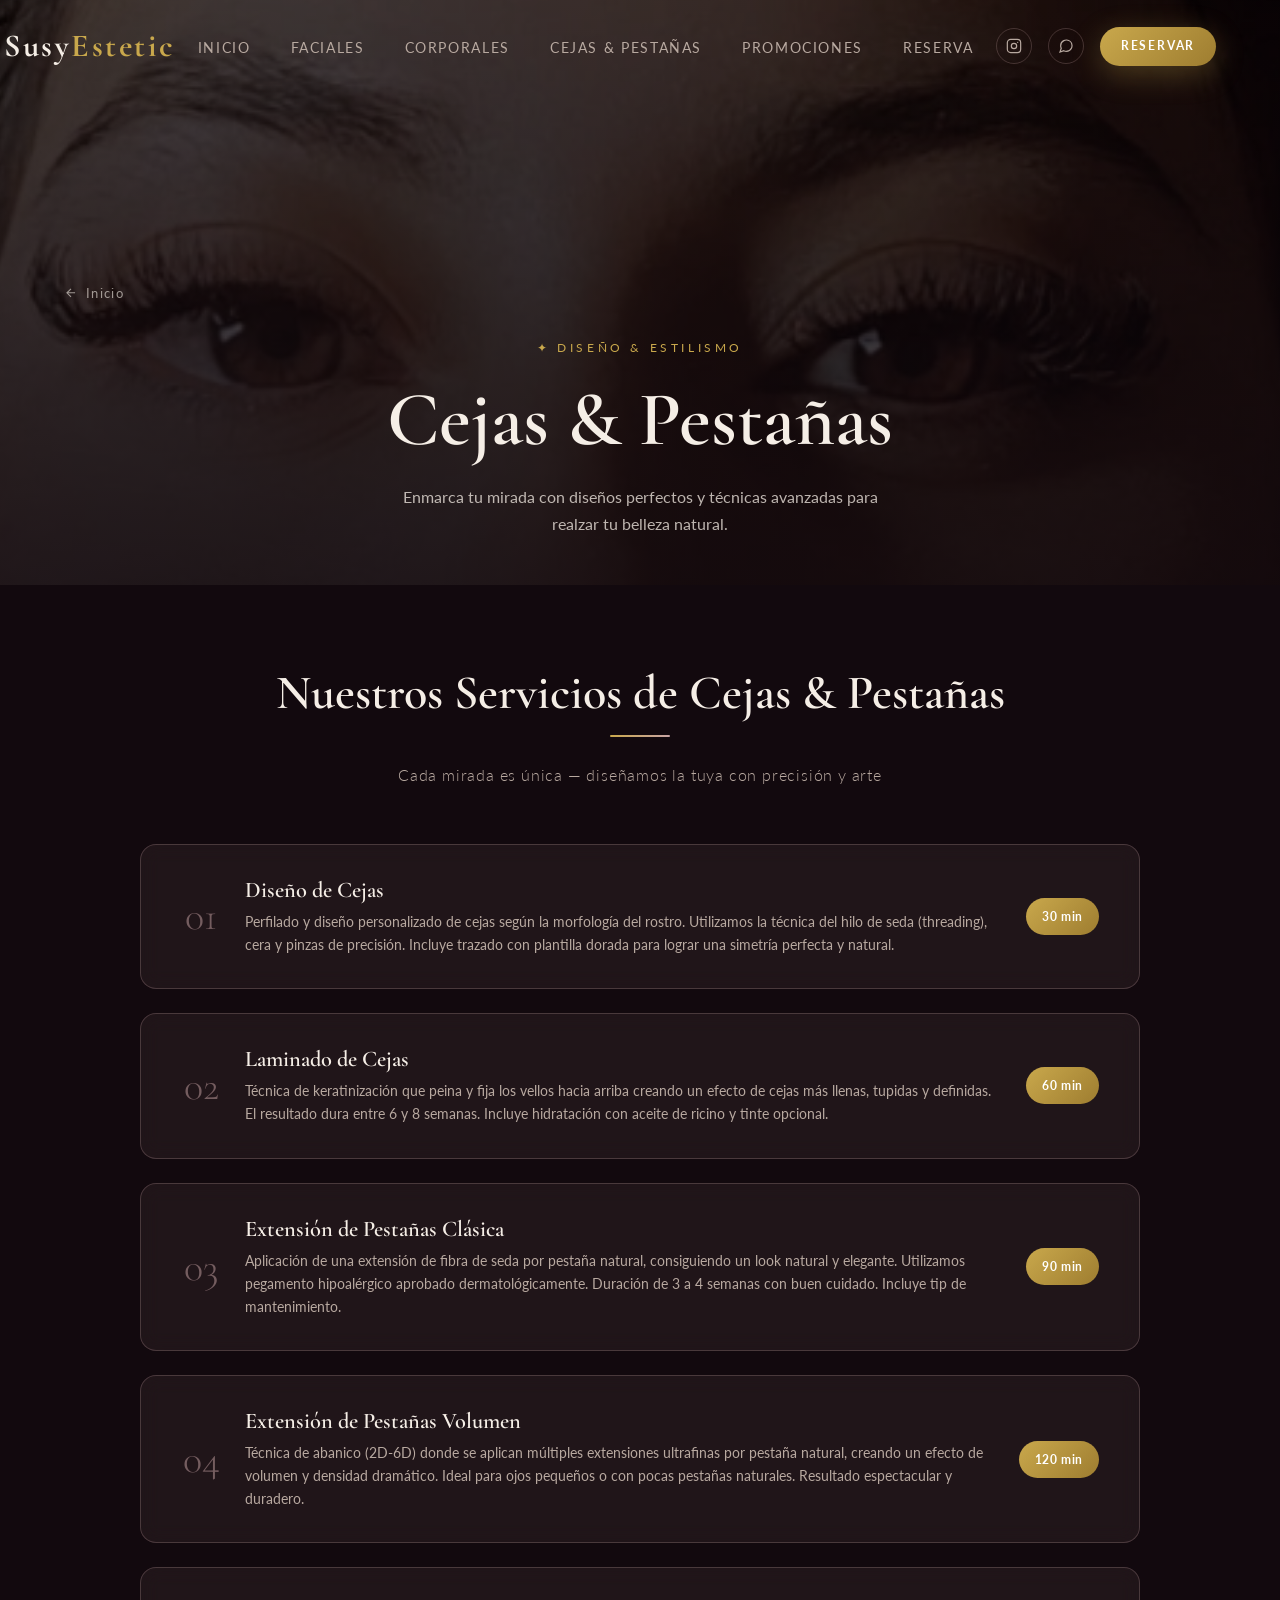
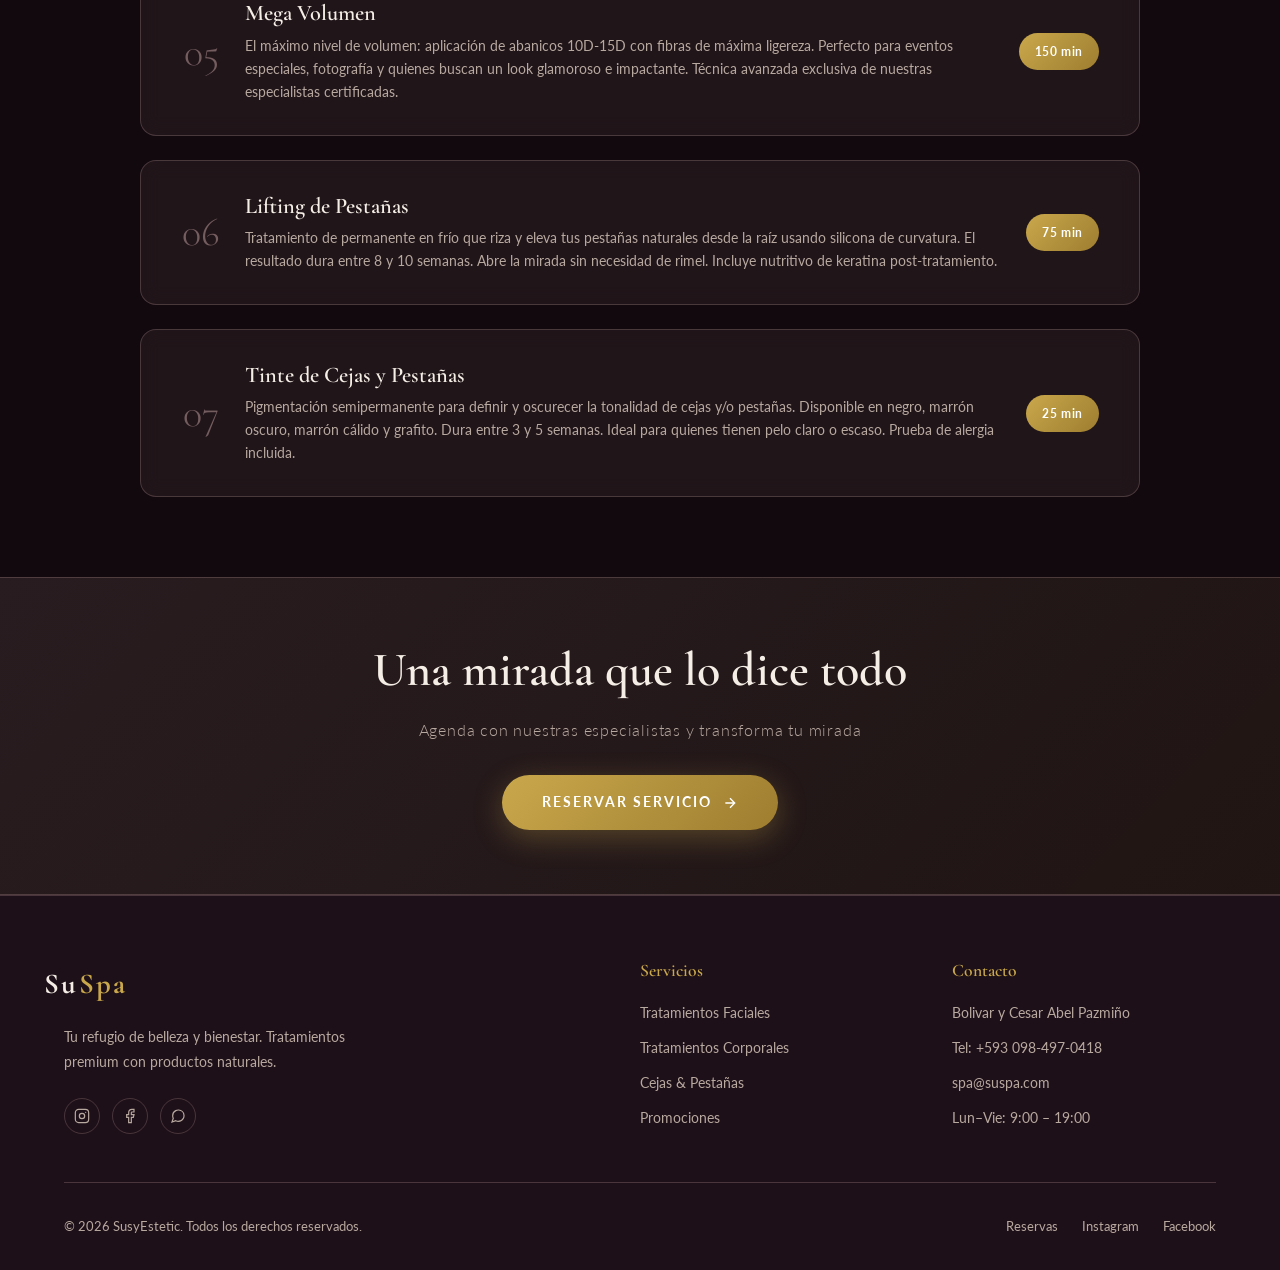
==== cejas-pestanas.html @ c0363caa "Traducir comentarios al español" ====
<!DOCTYPE html>
<html lang="es">
<head>
  <meta charset="UTF-8" />
  <meta name="viewport" content="width=device-width, initial-scale=1.0" />
  <title>Cejas & Pestañas — SuSpa</title>
  <meta name="description" content="Diseño de cejas, laminado, extensión de pestañas, lifting y más. Consigue una mirada irresistible en SuSpa." />
  <link rel="stylesheet" href="css/styles.css" />
</head>
<body>

  <!-- ══ BARRA DE NAVEGACIÓN ══════════════════════════════ -->
  <nav class="navbar" id="navbar" aria-label="Navegación principal">
    <a href="index.html" class="navbar-logo">Susy<span>Estetic</span></a>
    <ul class="navbar-links" id="navLinks">
      <li><a href="index.html">Inicio</a></li>
      <li><a href="facial.html">Faciales</a></li>
      <li><a href="corporal.html">Corporales</a></li>
      <li><a href="cejas-pestanas.html">Cejas & Pestañas</a></li>
      <li><a href="promociones.html">Promociones</a></li>
      <li><a href="reserva.html">Reserva</a></li>
    </ul>
    <div class="navbar-social">
      <a href="https://instagram.com" target="_blank" rel="noopener" class="social-icon" aria-label="Instagram" id="ig-nav">
        <svg viewBox="0 0 24 24" fill="none" stroke="currentColor" stroke-width="1.8" width="16" height="16"><rect x="2" y="2" width="20" height="20" rx="5"/><circle cx="12" cy="12" r="4"/><circle cx="17.5" cy="6.5" r="1" fill="currentColor" stroke="none"/></svg>
      </a>
      <a href="https://wa.me/+593968951312" target="_blank" rel="noopener" class="social-icon" aria-label="WhatsApp" id="wa-nav">
        <svg viewBox="0 0 24 24" fill="none" stroke="currentColor" stroke-width="1.8" width="16" height="16"><path d="M21 11.5a8.38 8.38 0 0 1-.9 3.8 8.5 8.5 0 0 1-7.6 4.7 8.38 8.38 0 0 1-3.8-.9L3 21l1.9-5.7a8.38 8.38 0 0 1-.9-3.8 8.5 8.5 0 0 1 4.7-7.6 8.38 8.38 0 0 1 3.8-.9h.5a8.48 8.48 0 0 1 8 8v.5z"/></svg>
      </a>
      <a href="reserva.html" class="btn-primary" id="cta-nav" style="padding:0.6rem 1.3rem;font-size:0.75rem;">Reservar</a>
    </div>
    <button class="hamburger" id="hamburger" aria-label="Abrir menú" aria-expanded="false">
      <span></span><span></span><span></span>
    </button>
  </nav>

  <section class="page-hero" aria-label="Cejas y Pestañas">
    <div class="page-hero-bg" style="background-image: url('images/cejas-hero.jpg');"></div>
    <div class="page-hero-overlay"></div>
    <a href="index.html" class="breadcrumb">
      <svg viewBox="0 0 24 24" fill="none" stroke="currentColor" stroke-width="1.8" width="14" height="14"><path d="M19 12H5M12 5l-7 7 7 7"/></svg>
      Inicio
    </a>
    <div class="page-hero-content">
      <span class="page-hero-tag">✦ Diseño & Estilismo</span>
      <h1 class="page-hero-title">Cejas & Pestañas</h1>
      <p class="page-hero-desc">Enmarca tu mirada con diseños perfectos y técnicas avanzadas para realzar tu belleza natural.</p>
    </div>
  </section>

  <!-- ══ SERVICIOS CEJAS & PESTAÑAS ══════════ -->
  <section class="services-list-section" aria-labelledby="cejas-title">
    <div class="container">
      <h2 class="section-title reveal" id="cejas-title">Nuestros Servicios de Cejas & Pestañas</h2>
      <span class="accent-line reveal"></span>
      <p class="section-subtitle reveal">Cada mirada es única — diseñamos la tuya con precisión y arte</p>

      <div class="services-list">

        <div class="service-item reveal" id="s-diseno-cejas">
          <span class="service-item-num">01</span>
          <div class="service-item-info">
            <h3>Diseño de Cejas</h3>
            <p>Perfilado y diseño personalizado de cejas según la morfología del rostro. Utilizamos la técnica del hilo de seda (threading), cera y pinzas de precisión. Incluye trazado con plantilla dorada para lograr una simetría perfecta y natural.</p>
          </div>
          <span class="service-item-badge">30 min</span>
        </div>

        <div class="service-item reveal" id="s-laminado-cejas">
          <span class="service-item-num">02</span>
          <div class="service-item-info">
            <h3>Laminado de Cejas</h3>
            <p>Técnica de keratinización que peina y fija los vellos hacia arriba creando un efecto de cejas más llenas, tupidas y definidas. El resultado dura entre 6 y 8 semanas. Incluye hidratación con aceite de ricino y tinte opcional.</p>
          </div>
          <span class="service-item-badge">60 min</span>
        </div>

        <div class="service-item reveal" id="s-ext-clasica">
          <span class="service-item-num">03</span>
          <div class="service-item-info">
            <h3>Extensión de Pestañas Clásica</h3>
            <p>Aplicación de una extensión de fibra de seda por pestaña natural, consiguiendo un look natural y elegante. Utilizamos pegamento hipoalérgico aprobado dermatológicamente. Duración de 3 a 4 semanas con buen cuidado. Incluye tip de mantenimiento.</p>
          </div>
          <span class="service-item-badge">90 min</span>
        </div>

        <div class="service-item reveal" id="s-ext-volumen">
          <span class="service-item-num">04</span>
          <div class="service-item-info">
            <h3>Extensión de Pestañas Volumen</h3>
            <p>Técnica de abanico (2D-6D) donde se aplican múltiples extensiones ultrafinas por pestaña natural, creando un efecto de volumen y densidad dramático. Ideal para ojos pequeños o con pocas pestañas naturales. Resultado espectacular y duradero.</p>
          </div>
          <span class="service-item-badge">120 min</span>
        </div>

        <div class="service-item reveal" id="s-ext-mega">
          <span class="service-item-num">05</span>
          <div class="service-item-info">
            <h3>Mega Volumen</h3>
            <p>El máximo nivel de volumen: aplicación de abanicos 10D-15D con fibras de máxima ligereza. Perfecto para eventos especiales, fotografía y quienes buscan un look glamoroso e impactante. Técnica avanzada exclusiva de nuestras especialistas certificadas.</p>
          </div>
          <span class="service-item-badge">150 min</span>
        </div>

        <div class="service-item reveal" id="s-lifting">
          <span class="service-item-num">06</span>
          <div class="service-item-info">
            <h3>Lifting de Pestañas</h3>
            <p>Tratamiento de permanente en frío que riza y eleva tus pestañas naturales desde la raíz usando silicona de curvatura. El resultado dura entre 8 y 10 semanas. Abre la mirada sin necesidad de rimel. Incluye nutritivo de keratina post-tratamiento.</p>
          </div>
          <span class="service-item-badge">75 min</span>
        </div>

        <div class="service-item reveal" id="s-tinte">
          <span class="service-item-num">07</span>
          <div class="service-item-info">
            <h3>Tinte de Cejas y Pestañas</h3>
            <p>Pigmentación semipermanente para definir y oscurecer la tonalidad de cejas y/o pestañas. Disponible en negro, marrón oscuro, marrón cálido y grafito. Dura entre 3 y 5 semanas. Ideal para quienes tienen pelo claro o escaso. Prueba de alergia incluida.</p>
          </div>
          <span class="service-item-badge">25 min</span>
        </div>

      </div>
    </div>
  </section>

  <!-- ══ BANDA DE LLAMADA A LA ACCIÓN ═════════════════════════════ -->
  <section style="background: linear-gradient(135deg, rgba(200,164,165,0.12), rgba(201,168,76,0.08)); border-top: 1px solid var(--border-glass); border-bottom: 1px solid var(--border-glass); padding: 4rem; text-align:center;" aria-labelledby="cta-cejas">
    <h2 class="section-title reveal" id="cta-cejas" style="margin-bottom:1rem;">Una mirada que lo dice todo</h2>
    <p class="section-subtitle reveal" style="margin-bottom:2rem;">Agenda con nuestras especialistas y transforma tu mirada</p>
    <a href="reserva.html" class="btn-primary reveal" id="cta-cejas-reservar">
      Reservar servicio
      <svg viewBox="0 0 24 24" fill="none" stroke="currentColor" stroke-width="2" width="16" height="16"><path d="M5 12h14M12 5l7 7-7 7"/></svg>
    </a>
  </section>

  <!-- ══ PIE DE PÁGINA ═══════════════════════════════ -->
  <footer class="footer" aria-label="Pie de página">
    <div class="footer-top container">
      <div class="footer-brand">
        <span class="navbar-logo">Su<span>Spa</span></span>
        <p>Tu refugio de belleza y bienestar. Tratamientos premium con productos naturales.</p>
        <div class="footer-social">
          <a href="https://instagram.com" target="_blank" rel="noopener" class="social-icon" aria-label="Instagram" id="ig-footer">
            <svg viewBox="0 0 24 24" fill="none" stroke="currentColor" stroke-width="1.8" width="16" height="16"><rect x="2" y="2" width="20" height="20" rx="5"/><circle cx="12" cy="12" r="4"/><circle cx="17.5" cy="6.5" r="1" fill="currentColor" stroke="none"/></svg>
          </a>
          <a href="https://facebook.com" target="_blank" rel="noopener" class="social-icon" aria-label="Facebook" id="fb-footer">
            <svg viewBox="0 0 24 24" fill="none" stroke="currentColor" stroke-width="1.8" width="16" height="16"><path d="M18 2h-3a5 5 0 0 0-5 5v3H7v4h3v8h4v-8h3l1-4h-4V7a1 1 0 0 1 1-1h3z"/></svg>
          </a>
          <a href="https://wa.me/+593968951312" target="_blank" rel="noopener" class="social-icon" aria-label="WhatsApp" id="wa-footer">
            <svg viewBox="0 0 24 24" fill="none" stroke="currentColor" stroke-width="1.8" width="16" height="16"><path d="M21 11.5a8.38 8.38 0 0 1-.9 3.8 8.5 8.5 0 0 1-7.6 4.7 8.38 8.38 0 0 1-3.8-.9L3 21l1.9-5.7a8.38 8.38 0 0 1-.9-3.8 8.5 8.5 0 0 1 4.7-7.6 8.38 8.38 0 0 1 3.8-.9h.5a8.48 8.48 0 0 1 8 8v.5z"/></svg>
          </a>
        </div>
      </div>
      <div class="footer-col">
        <h4>Servicios</h4>
        <ul>
          <li><a href="facial.html">Tratamientos Faciales</a></li>
          <li><a href="corporal.html">Tratamientos Corporales</a></li>
          <li><a href="cejas-pestanas.html">Cejas & Pestañas</a></li>
          <li><a href="promociones.html">Promociones</a></li>
        </ul>
      </div>
      <div class="footer-col">
        <h4>Contacto</h4>
        <ul>
          <li>Bolivar y Cesar Abel Pazmiño</li>
          <li>Tel: +593 098-497-0418</li>
          <li>spa@suspa.com</li>
          <li>Lun–Vie: 9:00 – 19:00</li>
        </ul>
      </div>
    </div>
    <div class="footer-bottom container">
      <p>© 2026 SusyEstetic. Todos los derechos reservados.</p>
      <div class="footer-bottom-links">
        <a href="reserva.html" id="footer-reservar">Reservas</a>
        <a href="https://instagram.com" target="_blank" rel="noopener" id="footer-ig">Instagram</a>
        <a href="https://facebook.com" target="_blank" rel="noopener" id="footer-fb">Facebook</a>
      </div>
    </div>
  </footer>

  <script src="js/main.js"></script>
</body>
</html>
---- css/styles.css ----
@import url('https://fonts.googleapis.com/css2?family=Cormorant+Garamond:ital,wght@0,300;0,400;0,500;0,600;0,700;1,300;1,400;1,600&family=Lato:wght@300;400;700&display=swap');

/* ── Variables ─────────────────────────────── */
:root {
  --primary:       #C8A4A5;
  --primary-dark:  #a07b7c;
  --secondary:     #E8C4B8;
  --accent:        #c9a84c;
  --accent-dark:   #9e7d30;
  --bg-dark:       #12090e;
  --bg-mid:        #1e1018;
  --bg-card:       rgba(200, 164, 165, 0.08);
  --bg-glass:      rgba(255, 255, 255, 0.06);
  --text-light:    #F5EEE6;
  --text-muted:    #b8a9a0;
  --border-glass:  rgba(200, 164, 165, 0.25);
  --shadow-glow:   0 0 40px rgba(200, 164, 165, 0.15);
  --shadow-card:   0 20px 60px rgba(0, 0, 0, 0.4);
  --radius:        16px;
  --radius-lg:     24px;
  --transition:    all 0.4s cubic-bezier(0.25, 0.46, 0.45, 0.94);
}

/* ── Reinicio ─────────────────────────────────── */
*, *::before, *::after {
  box-sizing: border-box;
  margin: 0;
  padding: 0;
}

html {
  scroll-behavior: smooth;
  font-size: 16px;
}

body {
  font-family: 'Lato', sans-serif;
  background-color: var(--bg-dark);
  color: var(--text-light);
  line-height: 1.7;
  overflow-x: hidden;
}

img {
  max-width: 100%;
  display: block;
}

a {
  text-decoration: none;
  color: inherit;
}

h1, h2, h3, h4 {
  font-family: 'Cormorant Garamond', serif;
  font-weight: 600;
  line-height: 1.2;
}

.section-title {
  font-family: 'Cormorant Garamond', serif;
  font-size: clamp(2rem, 4vw, 3rem);
  font-weight: 600;
  color: var(--text-light);
  text-align: center;
  margin-bottom: 0.5rem;
}

.section-subtitle {
  font-family: 'Lato', sans-serif;
  font-size: 1rem;
  color: var(--text-muted);
  text-align: center;
  margin-bottom: 3.5rem;
  font-weight: 300;
  letter-spacing: 0.05em;
}

.accent-line {
  display: block;
  width: 60px;
  height: 2px;
  background: linear-gradient(90deg, var(--accent), var(--primary));
  margin: 0.75rem auto 1.5rem;
  border-radius: 2px;
}

/* ── Barra de Navegación ────────────────────── */
.navbar {
  position: fixed;
  top: 0;
  left: 0;
  right: 0;
  z-index: 1000;
  padding: 1.2rem 4rem 1.2rem 1.5rem;
  display: flex;
  align-items: center;
  justify-content: space-between;
  transition: var(--transition);
  width: 100vw;
}

.navbar.scrolled {
  background: rgba(18, 9, 14, 0.9);
  backdrop-filter: blur(20px);
  -webkit-backdrop-filter: blur(20px);
  border-bottom: 1px solid var(--border-glass);
  padding: 0.8rem 4rem 0.8rem 1.5rem;
}

.navbar-logo {
  font-family: 'Cormorant Garamond', serif;
  font-size: 2rem;
  font-weight: 700;
  color: var(--text-light);
  letter-spacing: 0.08em;
  margin-left: -20px;
}

.navbar-logo span {
  color: var(--accent);
}

.navbar-links {
  display: flex;
  gap: 2.5rem;
  list-style: none;
}

.navbar-links a {
  font-family: 'Lato', sans-serif;
  font-size: 0.85rem;
  font-weight: 400;
  letter-spacing: 0.12em;
  text-transform: uppercase;
  color: var(--text-muted);
  transition: var(--transition);
  position: relative;
}

.navbar-links a::after {
  content: '';
  position: absolute;
  bottom: -4px;
  left: 0;
  width: 0;
  height: 1px;
  background: var(--accent);
  transition: width 0.3s ease;
}

.navbar-links a:hover {
  color: var(--text-light);
}

.navbar-links a:hover::after {
  width: 100%;
}

.navbar-social {
  display: flex;
  gap: 1rem;
  align-items: center;
}

.social-icon {
  width: 36px;
  height: 36px;
  border-radius: 50%;
  border: 1px solid var(--border-glass);
  display: flex;
  align-items: center;
  justify-content: center;
  transition: var(--transition);
  color: var(--text-muted);
  font-size: 0.9rem;
}

.social-icon:hover {
  background: var(--primary);
  border-color: var(--primary);
  color: white;
  transform: translateY(-2px);
}

/* Menú Hamburguesa */
.hamburger {
  display: none;
  flex-direction: column;
  gap: 5px;
  cursor: pointer;
  background: none;
  border: none;
  padding: 4px;
}

.hamburger span {
  display: block;
  width: 24px;
  height: 2px;
  background: var(--text-light);
  transition: var(--transition);
  border-radius: 2px;
}

/* ── Sección Principal (Hero) ───────────────── */
.hero {
  position: relative;
  height: 100vh;
  min-height: 650px;
  display: flex;
  align-items: center;
  justify-content: center;
  text-align: center;
  overflow: hidden;
}

.hero-bg {
  position: absolute;
  inset: 0;
  background-image: url('../images/hero-bg.png');
  background-size: cover;
  background-position: center;
  transform: scale(1.05);
  transition: transform 8s ease;
  filter: brightness(0.45);
}

.hero:hover .hero-bg {
  transform: scale(1.08);
}

.hero-overlay {
  position: absolute;
  inset: 0;
  background: linear-gradient(
    160deg,
    rgba(18, 9, 14, 0.3) 0%,
    rgba(200, 164, 165, 0.05) 50%,
    rgba(18, 9, 14, 0.6) 100%
  );
}

.hero-content {
  position: relative;
  z-index: 2;
  padding: 2rem;
  animation: fadeInUp 1.2s ease forwards;
}

.hero-tag {
  display: inline-block;
  font-family: 'Lato', sans-serif;
  font-size: 0.78rem;
  font-weight: 400;
  letter-spacing: 0.35em;
  text-transform: uppercase;
  color: var(--accent);
  border: 1px solid rgba(201, 168, 76, 0.5);
  padding: 0.4rem 1.2rem;
  border-radius: 50px;
  margin-bottom: 1.5rem;
  backdrop-filter: blur(8px);
}

.hero-title {
  font-family: 'Cormorant Garamond', serif;
  font-size: clamp(3rem, 8vw, 7rem);
  font-weight: 300;
  color: var(--text-light);
  margin-bottom: 0.5rem;
  letter-spacing: 0.04em;
}

.hero-title strong {
  font-weight: 700;
  color: var(--primary);
  display: block;
}

.hero-subtitle {
  font-family: 'Lato', sans-serif;
  font-size: 1.1rem;
  font-weight: 300;
  color: rgba(245, 238, 230, 0.8);
  margin-bottom: 2.5rem;
  letter-spacing: 0.08em;
  max-width: 500px;
  margin-left: auto;
  margin-right: auto;
}

/* ── Botones ────────────────────────────────── */
.btn-primary {
  display: inline-flex;
  align-items: center;
  gap: 0.6rem;
  background: linear-gradient(135deg, var(--accent), var(--accent-dark));
  color: white;
  padding: 1rem 2.5rem;
  border-radius: 50px;
  font-family: 'Lato', sans-serif;
  font-size: 0.85rem;
  font-weight: 700;
  letter-spacing: 0.15em;
  text-transform: uppercase;
  border: none;
  cursor: pointer;
  transition: var(--transition);
  box-shadow: 0 8px 30px rgba(201, 168, 76, 0.3);
  text-decoration: none;
}

.btn-primary:hover {
  transform: translateY(-3px);
  box-shadow: 0 15px 40px rgba(201, 168, 76, 0.45);
}

.btn-outline {
  display: inline-flex;
  align-items: center;
  gap: 0.6rem;
  background: transparent;
  color: var(--text-light);
  padding: 0.9rem 2.2rem;
  border-radius: 50px;
  font-family: 'Lato', sans-serif;
  font-size: 0.85rem;
  font-weight: 400;
  letter-spacing: 0.1em;
  text-transform: uppercase;
  border: 1px solid var(--border-glass);
  cursor: pointer;
  transition: var(--transition);
  text-decoration: none;
  backdrop-filter: blur(8px);
}

.btn-outline:hover {
  background: var(--bg-glass);
  border-color: var(--primary);
  color: var(--primary);
  transform: translateY(-2px);
}

.hero-cta {
  display: flex;
  gap: 1rem;
  justify-content: center;
  flex-wrap: wrap;
}

/* ── Indicador de Desplazamiento ────────────── */
.scroll-indicator {
  position: absolute;
  bottom: 2rem;
  left: 50%;
  transform: translateX(-50%);
  display: flex;
  flex-direction: column;
  align-items: center;
  gap: 0.5rem;
  color: var(--text-muted);
  font-size: 0.75rem;
  letter-spacing: 0.15em;
  text-transform: uppercase;
  z-index: 2;
  animation: bounce 2s ease infinite;
}

.scroll-indicator svg {
  width: 20px;
  opacity: 0.6;
}

/* ── Secciones ──────────────────────────────── */
.section {
  padding: 6rem 4rem;
}

.container {
  max-width: 1200px;
  margin: 0 auto;
}

/* ── Sección de Información ─────────────────── */
.info-section {
  background: var(--bg-mid);
  padding: 5rem 4rem;
}

.info-grid {
  display: grid;
  grid-template-columns: repeat(3, 1fr);
  gap: 2rem;
  max-width: 1000px;
  margin: 0 auto;
}

.info-card {
  background: var(--bg-card);
  border: 1px solid var(--border-glass);
  border-radius: var(--radius);
  padding: 2rem;
  text-align: center;
  transition: var(--transition);
  backdrop-filter: blur(10px);
}

.info-card:hover {
  transform: translateY(-5px);
  border-color: var(--primary);
  box-shadow: var(--shadow-glow);
}

.info-icon {
  font-size: 2rem;
  margin-bottom: 1rem;
}

.info-card h3 {
  font-family: 'Cormorant Garamond', serif;
  font-size: 1.2rem;
  color: var(--accent);
  margin-bottom: 0.5rem;
}

.info-card p {
  color: var(--text-muted);
  font-size: 0.9rem;
  line-height: 1.6;
}

/* ── Sección de Tarjetas de Servicios ───────── */
.services-section {
  padding: 6rem 4rem;
}

.services-grid {
  display: grid;
  grid-template-columns: repeat(2, 1fr);
  gap: 2rem;
  max-width: 1100px;
  margin: 0 auto;
}

.service-card {
  position: relative;
  border-radius: var(--radius-lg);
  overflow: hidden;
  cursor: pointer;
  height: 380px;
  transition: var(--transition);
  text-decoration: none;
  display: block;
}

.service-card::before {
  content: '';
  position: absolute;
  inset: 0;
  background: linear-gradient(
    180deg,
    transparent 30%,
    rgba(18, 9, 14, 0.85) 100%
  );
  z-index: 1;
  transition: var(--transition);
}

.service-card:hover {
  transform: translateY(-8px) scale(1.01);
  box-shadow: var(--shadow-card);
}

.service-card:hover::before {
  background: linear-gradient(
    180deg,
    rgba(18, 9, 14, 0.1) 0%,
    rgba(18, 9, 14, 0.92) 100%
  );
}

.service-card-img {
  width: 100%;
  height: 100%;
  object-fit: cover;
  transition: transform 0.7s ease;
}

.service-card:hover .service-card-img {
  transform: scale(1.08);
}

.service-card-body {
  position: absolute;
  bottom: 0;
  left: 0;
  right: 0;
  padding: 2rem;
  z-index: 2;
  transform: translateY(10px);
  transition: var(--transition);
}

.service-card:hover .service-card-body {
  transform: translateY(0);
}

.service-card-tag {
  display: inline-block;
  background: rgba(201, 168, 76, 0.25);
  border: 1px solid rgba(201, 168, 76, 0.5);
  color: var(--accent);
  font-size: 0.7rem;
  font-weight: 700;
  letter-spacing: 0.2em;
  text-transform: uppercase;
  padding: 0.3rem 0.8rem;
  border-radius: 50px;
  margin-bottom: 0.75rem;
  backdrop-filter: blur(8px);
}

.service-card-title {
  font-family: 'Cormorant Garamond', serif;
  font-size: 1.8rem;
  font-weight: 600;
  color: var(--text-light);
  margin-bottom: 0.5rem;
}

.service-card-desc {
  color: rgba(245, 238, 230, 0.75);
  font-size: 0.88rem;
  line-height: 1.6;
  margin-bottom: 1.2rem;
  opacity: 0;
  transform: translateY(10px);
  transition: all 0.4s ease 0.1s;
}

.service-card:hover .service-card-desc {
  opacity: 1;
  transform: translateY(0);
}

.service-card-arrow {
  display: inline-flex;
  align-items: center;
  gap: 0.5rem;
  color: var(--accent);
  font-size: 0.82rem;
  font-weight: 700;
  letter-spacing: 0.15em;
  text-transform: uppercase;
  opacity: 0;
  transform: translateY(10px);
  transition: all 0.4s ease 0.15s;
}

.service-card:hover .service-card-arrow {
  opacity: 1;
  transform: translateY(0);
}

/* ── Encabezado de Página (subpáginas) ──────── */
.page-hero {
  position: relative;
  height: 65vh;
  min-height: 420px;
  display: flex;
  align-items: flex-end;
  justify-content: center;
  overflow: hidden;
}

.page-hero-bg {
  position: absolute;
  inset: 0;
  background-size: cover;
  background-position: center;
  filter: brightness(0.4);
  transform: scale(1.03);
  transition: transform 8s ease;
}

.page-hero:hover .page-hero-bg {
  transform: scale(1.06);
}

.page-hero-overlay {
  position: absolute;
  inset: 0;
  background: linear-gradient(
    180deg,
    rgba(18, 9, 14, 0.2) 0%,
    rgba(18, 9, 14, 0.75) 100%
  );
}

.page-hero-content {
  position: relative;
  z-index: 2;
  text-align: center;
  padding: 3rem 2rem;
  max-width: 700px;
}

.page-hero-tag {
  display: inline-block;
  font-size: 0.75rem;
  letter-spacing: 0.3em;
  text-transform: uppercase;
  color: var(--accent);
  margin-bottom: 1rem;
}

.page-hero-title {
  font-family: 'Cormorant Garamond', serif;
  font-size: clamp(2.5rem, 6vw, 5rem);
  font-weight: 600;
  color: var(--text-light);
  margin-bottom: 1rem;
}

.page-hero-desc {
  color: rgba(245, 238, 230, 0.75);
  font-size: 1rem;
  max-width: 500px;
  margin: 0 auto;
}

/* ── Lista de Servicios (subpáginas) ────────── */
.services-list-section {
  padding: 5rem 4rem;
  background: var(--bg-dark);
}

.services-list {
  max-width: 1000px;
  margin: 0 auto;
  display: flex;
  flex-direction: column;
  gap: 1.5rem;
}

.service-item {
  background: var(--bg-card);
  border: 1px solid var(--border-glass);
  border-radius: var(--radius);
  padding: 2rem 2.5rem;
  display: grid;
  grid-template-columns: auto 1fr auto;
  gap: 1.5rem;
  align-items: center;
  transition: var(--transition);
  backdrop-filter: blur(10px);
  cursor: pointer;
}

.service-item:hover {
  border-color: var(--primary);
  background: rgba(200, 164, 165, 0.12);
  transform: translateX(6px);
  box-shadow: var(--shadow-glow);
}

.service-item-num {
  font-family: 'Cormorant Garamond', serif;
  font-size: 2.5rem;
  font-weight: 300;
  color: var(--primary);
  opacity: 0.5;
  min-width: 2.5rem;
  text-align: center;
}

.service-item-info h3 {
  font-family: 'Cormorant Garamond', serif;
  font-size: 1.4rem;
  font-weight: 600;
  color: var(--text-light);
  margin-bottom: 0.4rem;
}

.service-item-info p {
  color: var(--text-muted);
  font-size: 0.9rem;
  line-height: 1.6;
}

.service-item-badge {
  background: linear-gradient(135deg, var(--accent), var(--accent-dark));
  color: white;
  font-size: 0.78rem;
  font-weight: 700;
  padding: 0.5rem 1rem;
  border-radius: 50px;
  white-space: nowrap;
  letter-spacing: 0.05em;
}

/* ── Cuadrícula de Promociones ──────────────── */
.promos-grid {
  display: grid;
  grid-template-columns: repeat(2, 1fr);
  gap: 2rem;
  max-width: 1000px;
  margin: 0 auto;
}

.promo-card {
  background: var(--bg-card);
  border: 1px solid var(--border-glass);
  border-radius: var(--radius-lg);
  padding: 2.5rem;
  position: relative;
  overflow: hidden;
  transition: var(--transition);
  backdrop-filter: blur(10px);
}

.promo-card::before {
  content: '';
  position: absolute;
  top: 0;
  left: 0;
  right: 0;
  height: 3px;
  background: linear-gradient(90deg, var(--accent), var(--primary));
}

.promo-card:hover {
  transform: translateY(-8px);
  border-color: var(--accent);
  box-shadow: 0 20px 60px rgba(201, 168, 76, 0.15);
}

.promo-badge {
  display: inline-block;
  background: rgba(201, 168, 76, 0.15);
  border: 1px solid rgba(201, 168, 76, 0.4);
  color: var(--accent);
  font-size: 0.72rem;
  font-weight: 700;
  letter-spacing: 0.2em;
  text-transform: uppercase;
  padding: 0.3rem 0.9rem;
  border-radius: 50px;
  margin-bottom: 1.2rem;
}

.promo-card h3 {
  font-family: 'Cormorant Garamond', serif;
  font-size: 1.7rem;
  font-weight: 600;
  color: var(--text-light);
  margin-bottom: 0.75rem;
}

.promo-card p {
  color: var(--text-muted);
  font-size: 0.9rem;
  line-height: 1.7;
  margin-bottom: 1.5rem;
}

.promo-price {
  display: flex;
  align-items: baseline;
  gap: 0.5rem;
  margin-bottom: 1.5rem;
}

.promo-price .old-price {
  font-size: 1rem;
  color: var(--text-muted);
  text-decoration: line-through;
}

.promo-price .new-price {
  font-family: 'Cormorant Garamond', serif;
  font-size: 2.2rem;
  font-weight: 700;
  color: var(--accent);
}

.promo-includes {
  list-style: none;
  display: flex;
  flex-direction: column;
  gap: 0.4rem;
  margin-bottom: 1.5rem;
}

.promo-includes li {
  color: var(--text-muted);
  font-size: 0.88rem;
  display: flex;
  align-items: center;
  gap: 0.5rem;
}

.promo-includes li::before {
  content: '✦';
  color: var(--accent);
  font-size: 0.7rem;
}

/* ── Formulario de Reserva ──────────────────── */
.booking-section {
  padding: 5rem 4rem;
}

.booking-wrapper {
  max-width: 750px;
  margin: 0 auto;
  background: var(--bg-card);
  border: 1px solid var(--border-glass);
  border-radius: var(--radius-lg);
  padding: 3rem;
  backdrop-filter: blur(15px);
}

.form-grid {
  display: grid;
  grid-template-columns: 1fr 1fr;
  gap: 1.5rem;
}

.form-group {
  display: flex;
  flex-direction: column;
  gap: 0.5rem;
}

.form-group.full-width {
  grid-column: 1 / -1;
}

.form-group label {
  font-family: 'Lato', sans-serif;
  font-size: 0.78rem;
  font-weight: 700;
  letter-spacing: 0.15em;
  text-transform: uppercase;
  color: var(--text-muted);
}

.form-group input,
.form-group select,
.form-group textarea {
  background: rgba(255,255,255,0.05);
  border: 1px solid var(--border-glass);
  border-radius: var(--radius);
  padding: 0.9rem 1.2rem;
  color: var(--text-light);
  font-family: 'Lato', sans-serif;
  font-size: 0.95rem;
  transition: var(--transition);
  outline: none;
  appearance: none;
  -webkit-appearance: none;
}

.form-group select {
  background-image: url("data:image/svg+xml,%3Csvg xmlns='http://www.w3.org/2000/svg' width='12' height='8' viewBox='0 0 12 8'%3E%3Cpath d='M1 1l5 5 5-5' stroke='%23C8A4A5' stroke-width='1.5' fill='none' stroke-linecap='round'/%3E%3C/svg%3E");
  background-repeat: no-repeat;
  background-position: right 1rem center;
  padding-right: 2.5rem;
  cursor: pointer;
}

.form-group select option {
  background: var(--bg-mid);
  color: var(--text-light);
}

.form-group input:focus,
.form-group select:focus,
.form-group textarea:focus {
  border-color: var(--primary);
  background: rgba(200, 164, 165, 0.08);
  box-shadow: 0 0 0 3px rgba(200, 164, 165, 0.1);
}

.form-group input::placeholder,
.form-group textarea::placeholder {
  color: rgba(184, 169, 160, 0.5);
}

.form-group textarea {
  resize: vertical;
  min-height: 120px;
}

.form-group input[type="date"],
.form-group input[type="time"] {
  color-scheme: dark;
}

.form-submit {
  margin-top: 2rem;
  text-align: center;
}

.form-submit .btn-primary {
  width: 100%;
  justify-content: center;
  padding: 1.2rem;
  font-size: 0.9rem;
}

/* Información de Horarios */
.horarios-box {
  background: rgba(201,168,76,0.07);
  border: 1px solid rgba(201,168,76,0.2);
  border-radius: var(--radius);
  padding: 1.5rem 2rem;
  margin-top: 2rem;
  display: grid;
  grid-template-columns: 1fr 1fr;
  gap: 1rem;
}

.horarios-box h4 {
  font-family: 'Cormorant Garamond', serif;
  font-size: 1.1rem;
  color: var(--accent);
  margin-bottom: 0.5rem;
}

.horarios-box p, .horarios-box li {
  color: var(--text-muted);
  font-size: 0.88rem;
  line-height: 1.7;
}

.horarios-box ul {
  list-style: none;
}

.horarios-box ul li::before {
  content: '• ';
  color: var(--accent);
}

/* ── Pie de Página ──────────────────────────── */
.footer {
  background: var(--bg-mid);
  border-top: 1px solid var(--border-glass);
  padding: 4rem 4rem 2rem;
}

.footer-top {
  display: grid;
  grid-template-columns: 2fr 1fr 1fr;
  gap: 3rem;
  margin-bottom: 3rem;
}

.footer-brand .navbar-logo {
  font-size: 1.8rem;
  margin-bottom: 1rem;
  display: block;
}

.footer-brand p {
  color: var(--text-muted);
  font-size: 0.9rem;
  line-height: 1.7;
  max-width: 300px;
  margin-bottom: 1.5rem;
}

.footer-social {
  display: flex;
  gap: 0.75rem;
}

.footer-col h4 {
  font-family: 'Cormorant Garamond', serif;
  font-size: 1.1rem;
  color: var(--accent);
  margin-bottom: 1.2rem;
}

.footer-col ul {
  list-style: none;
  display: flex;
  flex-direction: column;
  gap: 0.7rem;
}

.footer-col ul li a,
.footer-col ul li {
  color: var(--text-muted);
  font-size: 0.88rem;
  transition: color 0.3s;
}

.footer-col ul li a:hover {
  color: var(--primary);
}

.footer-bottom {
  border-top: 1px solid var(--border-glass);
  padding-top: 2rem;
  display: flex;
  align-items: center;
  justify-content: space-between;
  flex-wrap: wrap;
  gap: 1rem;
}

.footer-bottom p {
  color: var(--text-muted);
  font-size: 0.82rem;
}

.footer-bottom-links {
  display: flex;
  gap: 1.5rem;
}

.footer-bottom-links a {
  color: var(--text-muted);
  font-size: 0.82rem;
  transition: color 0.3s;
}

.footer-bottom-links a:hover {
  color: var(--primary);
}

/* ── Modal de Confirmación ──────────────────── */
.modal-overlay {
  position: fixed;
  inset: 0;
  background: rgba(0,0,0,0.7);
  backdrop-filter: blur(8px);
  z-index: 9999;
  display: flex;
  align-items: center;
  justify-content: center;
  opacity: 0;
  visibility: hidden;
  transition: var(--transition);
}

.modal-overlay.active {
  opacity: 1;
  visibility: visible;
}

.modal-box {
  background: var(--bg-mid);
  border: 1px solid var(--border-glass);
  border-radius: var(--radius-lg);
  padding: 3rem;
  max-width: 450px;
  width: 90%;
  text-align: center;
  transform: translateY(20px) scale(0.96);
  transition: var(--transition);
}

.modal-overlay.active .modal-box {
  transform: translateY(0) scale(1);
}

.modal-icon {
  font-size: 3.5rem;
  margin-bottom: 1rem;
}

.modal-box h3 {
  font-family: 'Cormorant Garamond', serif;
  font-size: 2rem;
  color: var(--text-light);
  margin-bottom: 0.75rem;
}

.modal-box p {
  color: var(--text-muted);
  margin-bottom: 2rem;
}

/* ── Animaciones ────────────────────────────── */
@keyframes fadeInUp {
  from { opacity: 0; transform: translateY(30px); }
  to   { opacity: 1; transform: translateY(0); }
}

@keyframes bounce {
  0%, 100% { transform: translateX(-50%) translateY(0); }
  50%       { transform: translateX(-50%) translateY(8px); }
}

.reveal {
  opacity: 0;
  transform: translateY(30px);
  transition: opacity 0.7s ease, transform 0.7s ease;
}

.reveal.visible {
  opacity: 1;
  transform: translateY(0);
}

/* ── Enlace de Regreso ──────────────────────── */
.breadcrumb {
  position: absolute;
  top: 50%;
  left: 4rem;
  transform: translateY(-50%);
  display: flex;
  align-items: center;
  gap: 0.5rem;
  color: rgba(245,238,230,0.6);
  font-size: 0.82rem;
  letter-spacing: 0.1em;
  z-index: 3;
  text-decoration: none;
  transition: color 0.3s;
}

.breadcrumb:hover { color: var(--primary); }

/* ── Diseño Responsivo ──────────────────────── */
@media (max-width: 900px) {
  .navbar { padding: 1rem 2rem; }
  .navbar.scrolled { padding: 0.7rem 2rem; }
  .navbar-links { display: none; }
  .hamburger { display: flex; }

  .hero-title { font-size: clamp(2.5rem, 10vw, 5rem); }

  .section,
  .services-section,
  .services-list-section,
  .booking-section { padding: 4rem 2rem; }

  .info-section { padding: 4rem 2rem; }

  .info-grid { grid-template-columns: 1fr; }

  .services-grid { grid-template-columns: 1fr; }

  .service-card { height: 300px; }

  .promos-grid { grid-template-columns: 1fr; }

  .form-grid { grid-template-columns: 1fr; }

  .footer { padding: 3rem 2rem 1.5rem; }
  .footer-top { grid-template-columns: 1fr; gap: 2rem; }
  .footer-bottom { flex-direction: column; text-align: center; }

  .horarios-box { grid-template-columns: 1fr; }

  .breadcrumb { display: none; }
}

@media (max-width: 500px) {
  .hero-cta { flex-direction: column; align-items: center; }
  .navbar-logo { font-size: 1.6rem; }
}
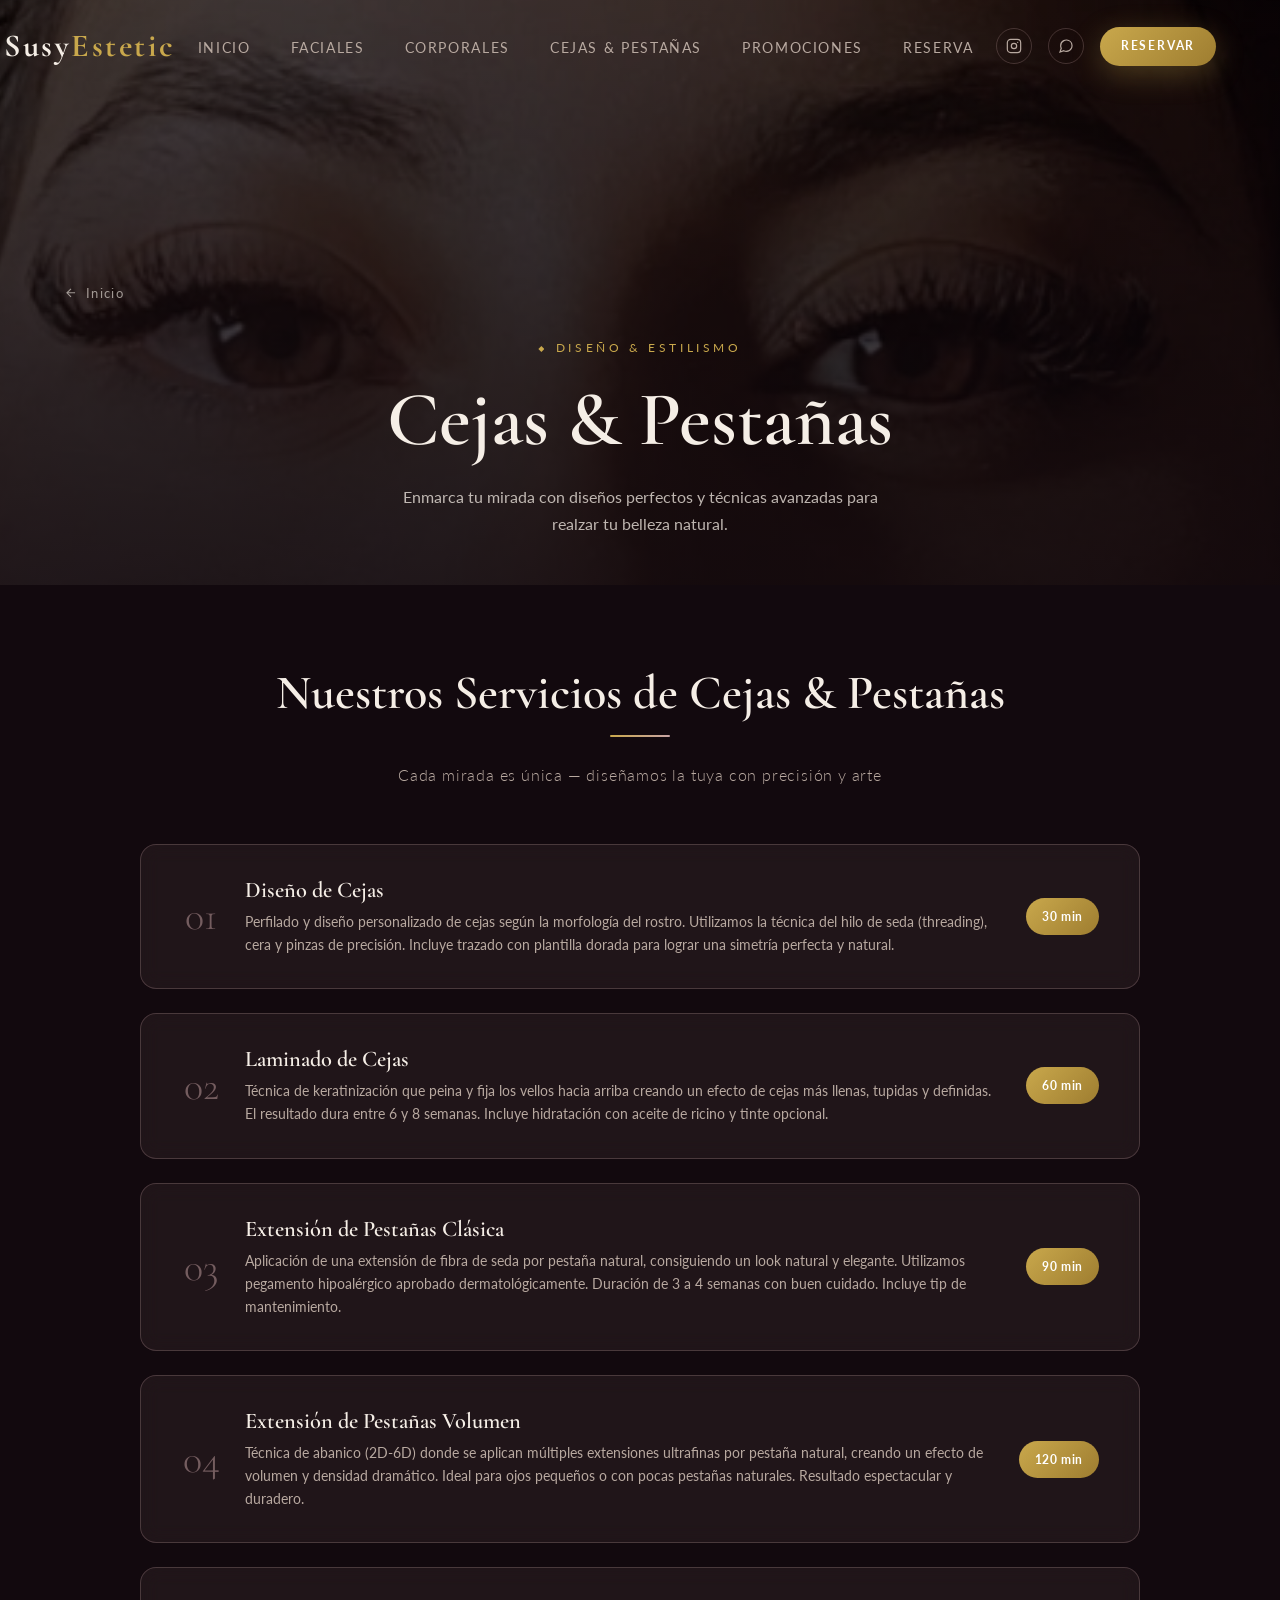
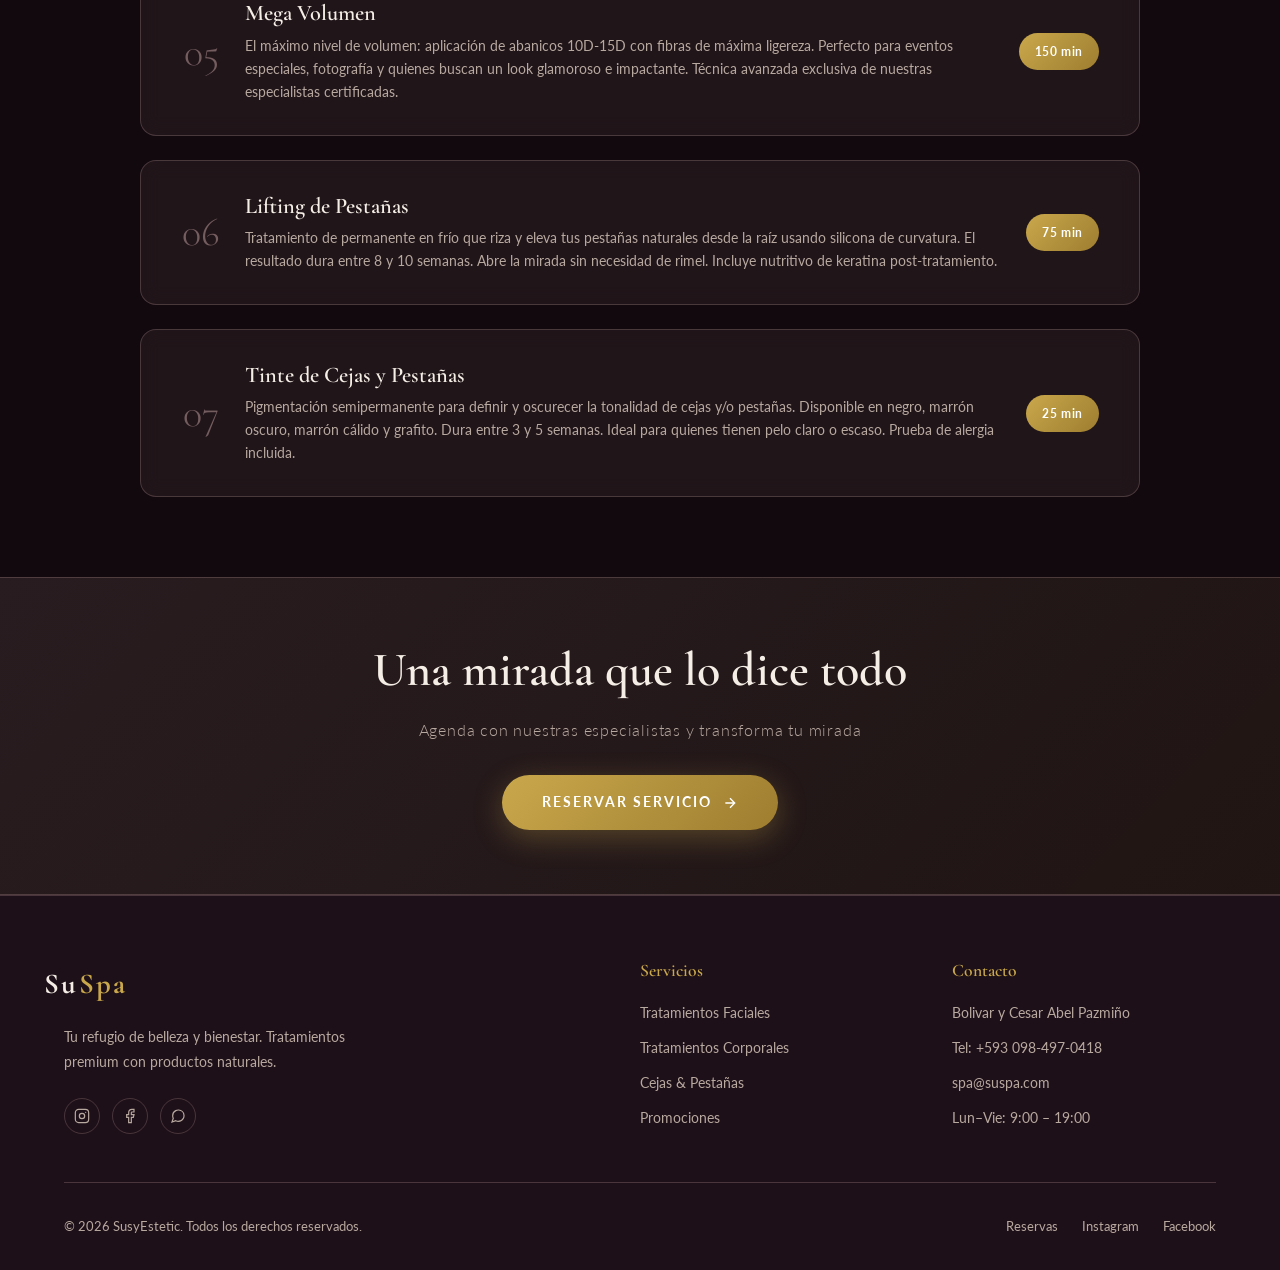
==== commit d3644a4c: "Reemplazar emojis por iconos CSS en todo el proyecto" ====
--- a/cejas-pestanas.html
+++ b/cejas-pestanas.html
@@ -42,7 +42,7 @@
       Inicio
     </a>
     <div class="page-hero-content">
-      <span class="page-hero-tag">✦ Diseño & Estilismo</span>
+      <span class="page-hero-tag"><span class="tag-icono" aria-hidden="true"></span> Diseño &amp; Estilismo</span>
       <h1 class="page-hero-title">Cejas & Pestañas</h1>
       <p class="page-hero-desc">Enmarca tu mirada con diseños perfectos y técnicas avanzadas para realzar tu belleza natural.</p>
     </div>
--- a/css/styles.css
+++ b/css/styles.css
@@ -22,6 +22,197 @@
   --transition:    all 0.4s cubic-bezier(0.25, 0.46, 0.45, 0.94);
 }
 
+/* ══════════════════════════════════════════════════════════
+   SISTEMA DE ICONOS CSS — reemplaza todos los emojis
+   Uso: <span class="icono icono-[nombre]" aria-hidden="true"></span>
+════════════════════════════════════════════════════════════ */
+
+/* Base compartida */
+.icono {
+  display: inline-flex;
+  align-items: center;
+  justify-content: center;
+  flex-shrink: 0;
+  background-repeat: no-repeat;
+  background-position: center;
+  background-size: contain;
+}
+
+/* ── Icono rombo decorativo (reemplaza ✦) ── */
+.icono-rombo {
+  width: 0.65em;
+  height: 0.65em;
+  background-color: var(--accent);
+  clip-path: polygon(50% 0%, 100% 50%, 50% 100%, 0% 50%);
+  vertical-align: middle;
+  margin: 0 0.25em;
+}
+
+/* ── Icono ubicación (reemplaza 📍) ── */
+.icono-ubicacion {
+  width: 2rem;
+  height: 2rem;
+  background-image: url("data:image/svg+xml,%3Csvg xmlns='http://www.w3.org/2000/svg' viewBox='0 0 24 24' fill='none' stroke='%23c9a84c' stroke-width='1.8' stroke-linecap='round' stroke-linejoin='round'%3E%3Cpath d='M21 10c0 7-9 13-9 13s-9-6-9-13a9 9 0 0 1 18 0z'/%3E%3Ccircle cx='12' cy='10' r='3'/%3E%3C/svg%3E");
+}
+
+/* ── Icono teléfono (reemplaza 📞) ── */
+.icono-telefono {
+  width: 2rem;
+  height: 2rem;
+  background-image: url("data:image/svg+xml,%3Csvg xmlns='http://www.w3.org/2000/svg' viewBox='0 0 24 24' fill='none' stroke='%23c9a84c' stroke-width='1.8' stroke-linecap='round' stroke-linejoin='round'%3E%3Cpath d='M22 16.92v3a2 2 0 0 1-2.18 2 19.79 19.79 0 0 1-8.63-3.07A19.5 19.5 0 0 1 4.69 12 19.79 19.79 0 0 1 1.61 3.4 2 2 0 0 1 3.6 1.22h3a2 2 0 0 1 2 1.72 12.84 12.84 0 0 0 .7 2.81 2 2 0 0 1-.45 2.11L7.91 8.8a16 16 0 0 0 6.29 6.29l.95-.95a2 2 0 0 1 2.11-.45 12.84 12.84 0 0 0 2.81.7A2 2 0 0 1 22 16.92z'/%3E%3C/svg%3E");
+}
+
+/* ── Icono reloj / horario (reemplaza 🕐) ── */
+.icono-reloj {
+  width: 2rem;
+  height: 2rem;
+  background-image: url("data:image/svg+xml,%3Csvg xmlns='http://www.w3.org/2000/svg' viewBox='0 0 24 24' fill='none' stroke='%23c9a84c' stroke-width='1.8' stroke-linecap='round' stroke-linejoin='round'%3E%3Ccircle cx='12' cy='12' r='10'/%3E%3Cpolyline points='12 6 12 12 16 14'/%3E%3C/svg%3E");
+}
+
+/* ── Icono calendario (reemplaza 📅) ── */
+.icono-calendario {
+  width: 1.4rem;
+  height: 1.4rem;
+  background-image: url("data:image/svg+xml,%3Csvg xmlns='http://www.w3.org/2000/svg' viewBox='0 0 24 24' fill='none' stroke='%23c9a84c' stroke-width='1.8' stroke-linecap='round' stroke-linejoin='round'%3E%3Crect x='3' y='4' width='18' height='18' rx='2' ry='2'/%3E%3Cline x1='16' y1='2' x2='16' y2='6'/%3E%3Cline x1='8' y1='2' x2='8' y2='6'/%3E%3Cline x1='3' y1='10' x2='21' y2='10'/%3E%3C/svg%3E");
+}
+
+/* ── Icono información / pin (reemplaza 📌) ── */
+.icono-info {
+  width: 1.4rem;
+  height: 1.4rem;
+  background-image: url("data:image/svg+xml,%3Csvg xmlns='http://www.w3.org/2000/svg' viewBox='0 0 24 24' fill='none' stroke='%23c9a84c' stroke-width='1.8' stroke-linecap='round' stroke-linejoin='round'%3E%3Ccircle cx='12' cy='12' r='10'/%3E%3Cline x1='12' y1='16' x2='12' y2='12'/%3E%3Cline x1='12' y1='8' x2='12.01' y2='8'/%3E%3C/svg%3E");
+}
+
+/* ── Icono flor / facial (reemplaza 🌸) ── */
+.icono-flor {
+  width: 1.1em;
+  height: 1.1em;
+  background-image: url("data:image/svg+xml,%3Csvg xmlns='http://www.w3.org/2000/svg' viewBox='0 0 24 24' fill='none' stroke='%23C8A4A5' stroke-width='1.8' stroke-linecap='round' stroke-linejoin='round'%3E%3Ccircle cx='12' cy='12' r='3'/%3E%3Cpath d='M12 2a4 4 0 0 1 4 4 4 4 0 0 1-4 4 4 4 0 0 1-4-4 4 4 0 0 1 4-4z'/%3E%3Cpath d='M12 14a4 4 0 0 1 4 4 4 4 0 0 1-4 4 4 4 0 0 1-4-4 4 4 0 0 1 4-4z'/%3E%3Cpath d='M2 12a4 4 0 0 1 4-4 4 4 0 0 1 4 4 4 4 0 0 1-4 4 4 4 0 0 1-4-4z'/%3E%3Cpath d='M14 12a4 4 0 0 1 4-4 4 4 0 0 1 4 4 4 4 0 0 1-4 4 4 4 0 0 1-4-4z'/%3E%3C/svg%3E");
+  vertical-align: middle;
+}
+
+/* ── Icono spa / manos (reemplaza 💆) ── */
+.icono-spa {
+  width: 1.1em;
+  height: 1.1em;
+  background-image: url("data:image/svg+xml,%3Csvg xmlns='http://www.w3.org/2000/svg' viewBox='0 0 24 24' fill='none' stroke='%23C8A4A5' stroke-width='1.8' stroke-linecap='round' stroke-linejoin='round'%3E%3Cpath d='M12 22s8-4 8-10V5l-8-3-8 3v7c0 6 8 10 8 10z'/%3E%3C/svg%3E");
+  vertical-align: middle;
+}
+
+/* ── Icono ojo / mirada (reemplaza 👁️) ── */
+.icono-ojo {
+  width: 1.1em;
+  height: 1.1em;
+  background-image: url("data:image/svg+xml,%3Csvg xmlns='http://www.w3.org/2000/svg' viewBox='0 0 24 24' fill='none' stroke='%23C8A4A5' stroke-width='1.8' stroke-linecap='round' stroke-linejoin='round'%3E%3Cpath d='M1 12s4-8 11-8 11 8 11 8-4 8-11 8-11-8-11-8z'/%3E%3Ccircle cx='12' cy='12' r='3'/%3E%3C/svg%3E");
+  vertical-align: middle;
+}
+
+/* ── Icono regalo / promoción (reemplaza 🎁) ── */
+.icono-regalo {
+  width: 1.1em;
+  height: 1.1em;
+  background-image: url("data:image/svg+xml,%3Csvg xmlns='http://www.w3.org/2000/svg' viewBox='0 0 24 24' fill='none' stroke='%23C8A4A5' stroke-width='1.8' stroke-linecap='round' stroke-linejoin='round'%3E%3Cpolyline points='20 12 20 22 4 22 4 12'/%3E%3Crect x='2' y='7' width='20' height='5'/%3E%3Cline x1='12' y1='22' x2='12' y2='7'/%3E%3Cpath d='M12 7H7.5a2.5 2.5 0 0 1 0-5C11 2 12 7 12 7z'/%3E%3Cpath d='M12 7h4.5a2.5 2.5 0 0 0 0-5C13 2 12 7 12 7z'/%3E%3C/svg%3E");
+  vertical-align: middle;
+}
+
+/* ── Icono anillo / novia (reemplaza 💍) ── */
+.icono-anillo {
+  width: 1.1em;
+  height: 1.1em;
+  background-image: url("data:image/svg+xml,%3Csvg xmlns='http://www.w3.org/2000/svg' viewBox='0 0 24 24' fill='none' stroke='%23C8A4A5' stroke-width='1.8' stroke-linecap='round' stroke-linejoin='round'%3E%3Ccircle cx='12' cy='15' r='7'/%3E%3Cpolyline points='8.21 13.89 7 23 12 20 17 23 15.79 13.88'/%3E%3Cpath d='M15 7l-3-6-3 6'/%3E%3Cpath d='M7 7h10'/%3E%3C/svg%3E");
+  vertical-align: middle;
+}
+
+/* ── Icono estrella / premium (reemplaza ✨) ── */
+.icono-estrella {
+  width: 1.1em;
+  height: 1.1em;
+  background-image: url("data:image/svg+xml,%3Csvg xmlns='http://www.w3.org/2000/svg' viewBox='0 0 24 24' fill='none' stroke='%23C8A4A5' stroke-width='1.8' stroke-linecap='round' stroke-linejoin='round'%3E%3Cpolygon points='12 2 15.09 8.26 22 9.27 17 14.14 18.18 21.02 12 17.77 5.82 21.02 7 14.14 2 9.27 8.91 8.26 12 2'/%3E%3C/svg%3E");
+  vertical-align: middle;
+}
+
+/* ── Icono advertencia (reemplaza ⚠) ── */
+.icono-advertencia {
+  width: 1em;
+  height: 1em;
+  background-image: url("data:image/svg+xml,%3Csvg xmlns='http://www.w3.org/2000/svg' viewBox='0 0 24 24' fill='none' stroke='%23c9a84c' stroke-width='2' stroke-linecap='round' stroke-linejoin='round'%3E%3Cpath d='M10.29 3.86L1.82 18a2 2 0 0 0 1.71 3h16.94a2 2 0 0 0 1.71-3L13.71 3.86a2 2 0 0 0-3.42 0z'/%3E%3Cline x1='12' y1='9' x2='12' y2='13'/%3E%3Cline x1='12' y1='17' x2='12.01' y2='17'/%3E%3C/svg%3E");
+  vertical-align: middle;
+}
+
+/* ── Icono confirmación / check (reemplaza 🌸 del modal) ── */
+.icono-confirmacion {
+  width: 4rem;
+  height: 4rem;
+  background-image: url("data:image/svg+xml,%3Csvg xmlns='http://www.w3.org/2000/svg' viewBox='0 0 24 24' fill='none' stroke='%23C8A4A5' stroke-width='1.5' stroke-linecap='round' stroke-linejoin='round'%3E%3Cpath d='M22 11.08V12a10 10 0 1 1-5.93-9.14'/%3E%3Cpolyline points='22 4 12 14.01 9 11.01'/%3E%3C/svg%3E");
+  margin: 0 auto 1rem;
+}
+
+/* ── Icono del tag / etiqueta categórica (reemplaza ✦ en hero tags) ── */
+.tag-icono {
+  display: inline-block;
+  width: 0.5em;
+  height: 0.5em;
+  background-color: var(--accent);
+  clip-path: polygon(50% 0%, 100% 50%, 50% 100%, 0% 50%);
+  vertical-align: middle;
+  margin-right: 0.4em;
+}
+
+/* ── Icono marcador de lista (reemplaza ✦ en promo-includes) ── */
+.promo-includes li::before {
+  content: '';
+  display: inline-block;
+  width: 0.55em;
+  height: 0.55em;
+  background-color: var(--accent);
+  clip-path: polygon(50% 0%, 100% 50%, 50% 100%, 0% 50%);
+  vertical-align: middle;
+  margin-right: 0.5em;
+  flex-shrink: 0;
+}
+
+/* ── Icono de lista de info en reservas (reemplaza ✦) ── */
+.lista-info li {
+  padding-left: 1.2em;
+  position: relative;
+}
+.lista-info li::before {
+  content: '';
+  position: absolute;
+  left: 0;
+  top: 0.55em;
+  width: 0.45em;
+  height: 0.45em;
+  background-color: var(--accent);
+  clip-path: polygon(50% 0%, 100% 50%, 50% 100%, 0% 50%);
+}
+
+/* ── Icono del divider hero (reemplaza ✦ entre líneas) ── */
+.divider-icono {
+  display: inline-block;
+  width: 0.6em;
+  height: 0.6em;
+  background-color: var(--accent);
+  clip-path: polygon(50% 0%, 100% 50%, 50% 100%, 0% 50%);
+  vertical-align: middle;
+}
+
+/* ── Tamaños de iconos ── */
+.icono-sm { width: 1rem;   height: 1rem;   }
+.icono-md { width: 1.4rem; height: 1.4rem; }
+.icono-lg { width: 2rem;   height: 2rem;   }
+.icono-xl { width: 2.5rem; height: 2.5rem; }
+
+/* ── Grupo de icono + texto ── */
+.grupo-icono {
+  display: flex;
+  align-items: center;
+  gap: 0.6rem;
+}
+
+/* ── Quitar estilo antiguo de promo-includes::before emoji ── */
+/* (se sobrescribe con la nueva versión CSS de arriba)        */
+
 /* ── Reinicio ─────────────────────────────────── */
 *, *::before, *::after {
   box-sizing: border-box;
@@ -804,9 +995,13 @@
 }
 
 .promo-includes li::before {
-  content: '✦';
-  color: var(--accent);
-  font-size: 0.7rem;
+  content: '';
+  display: inline-block;
+  width: 0.55em;
+  height: 0.55em;
+  background-color: var(--accent);
+  clip-path: polygon(50% 0%, 100% 50%, 50% 100%, 0% 50%);
+  flex-shrink: 0;
 }
 
 /* ── Formulario de Reserva ──────────────────── */
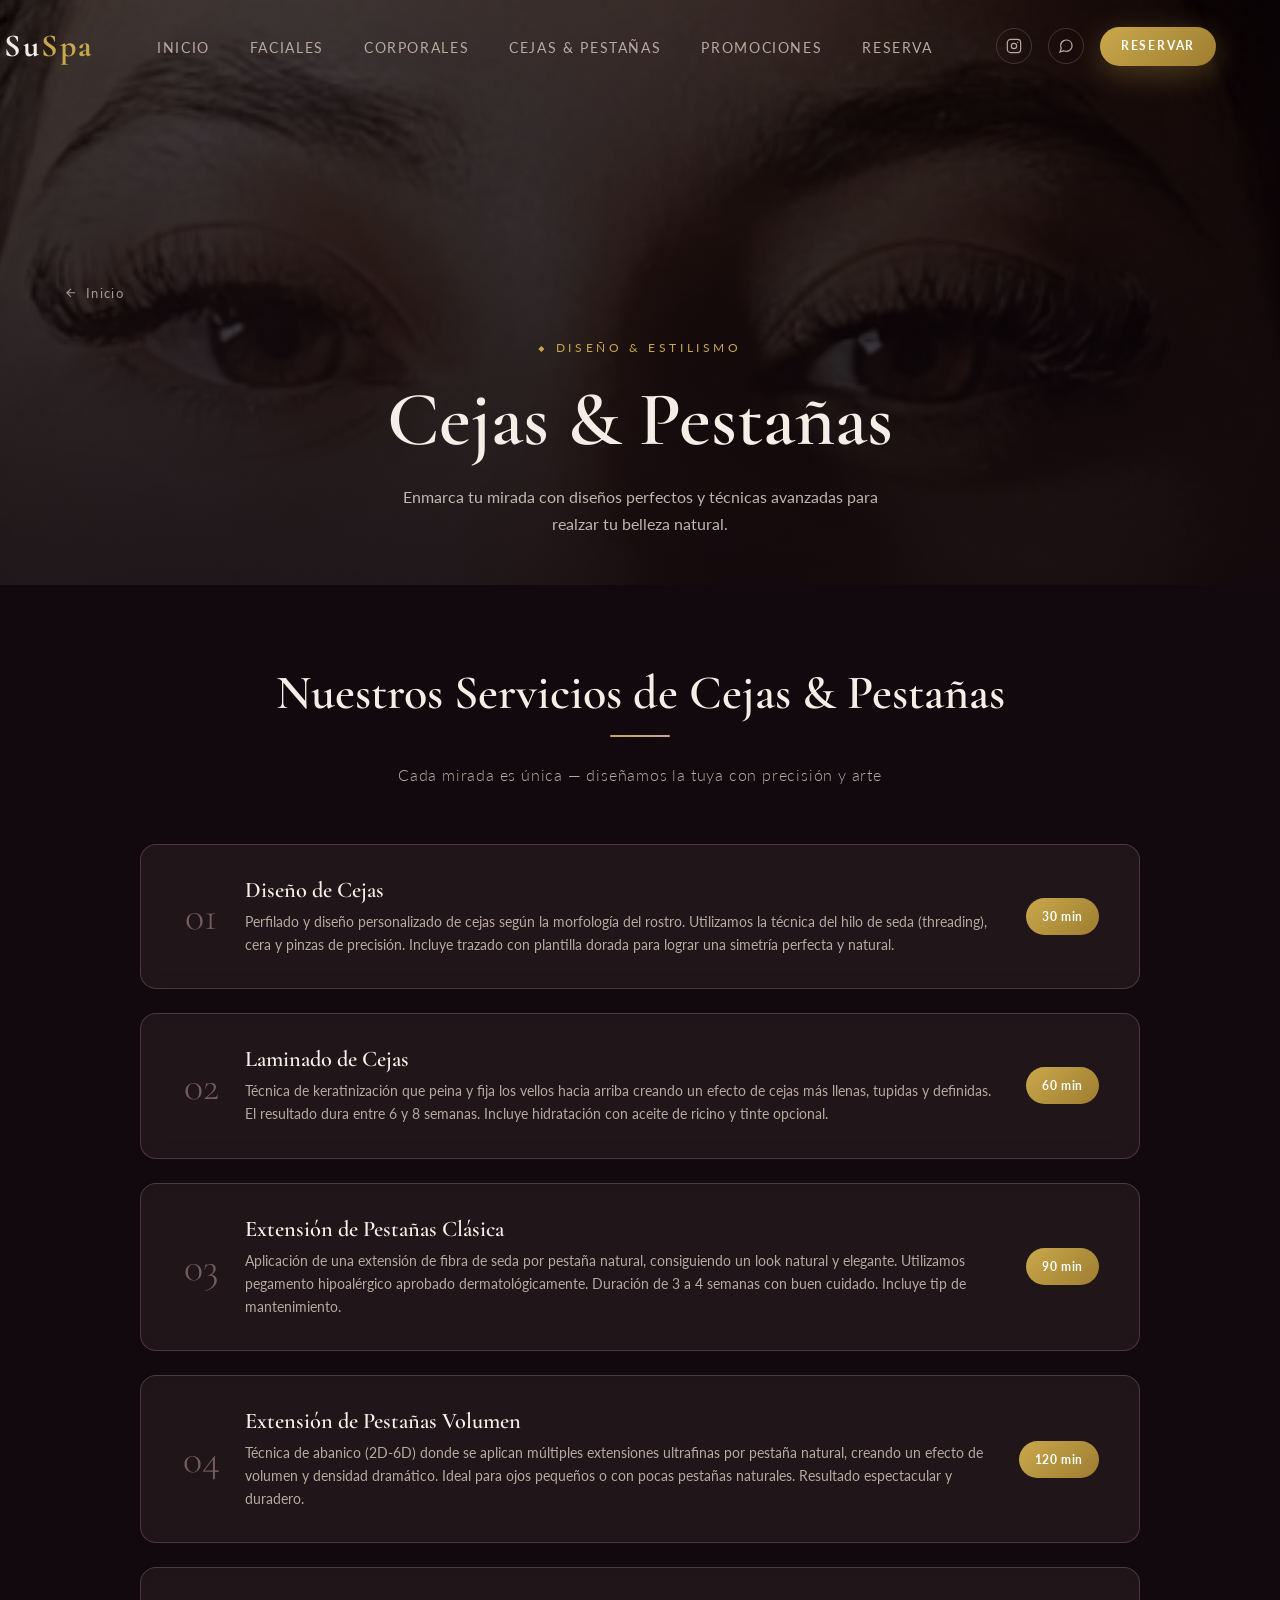
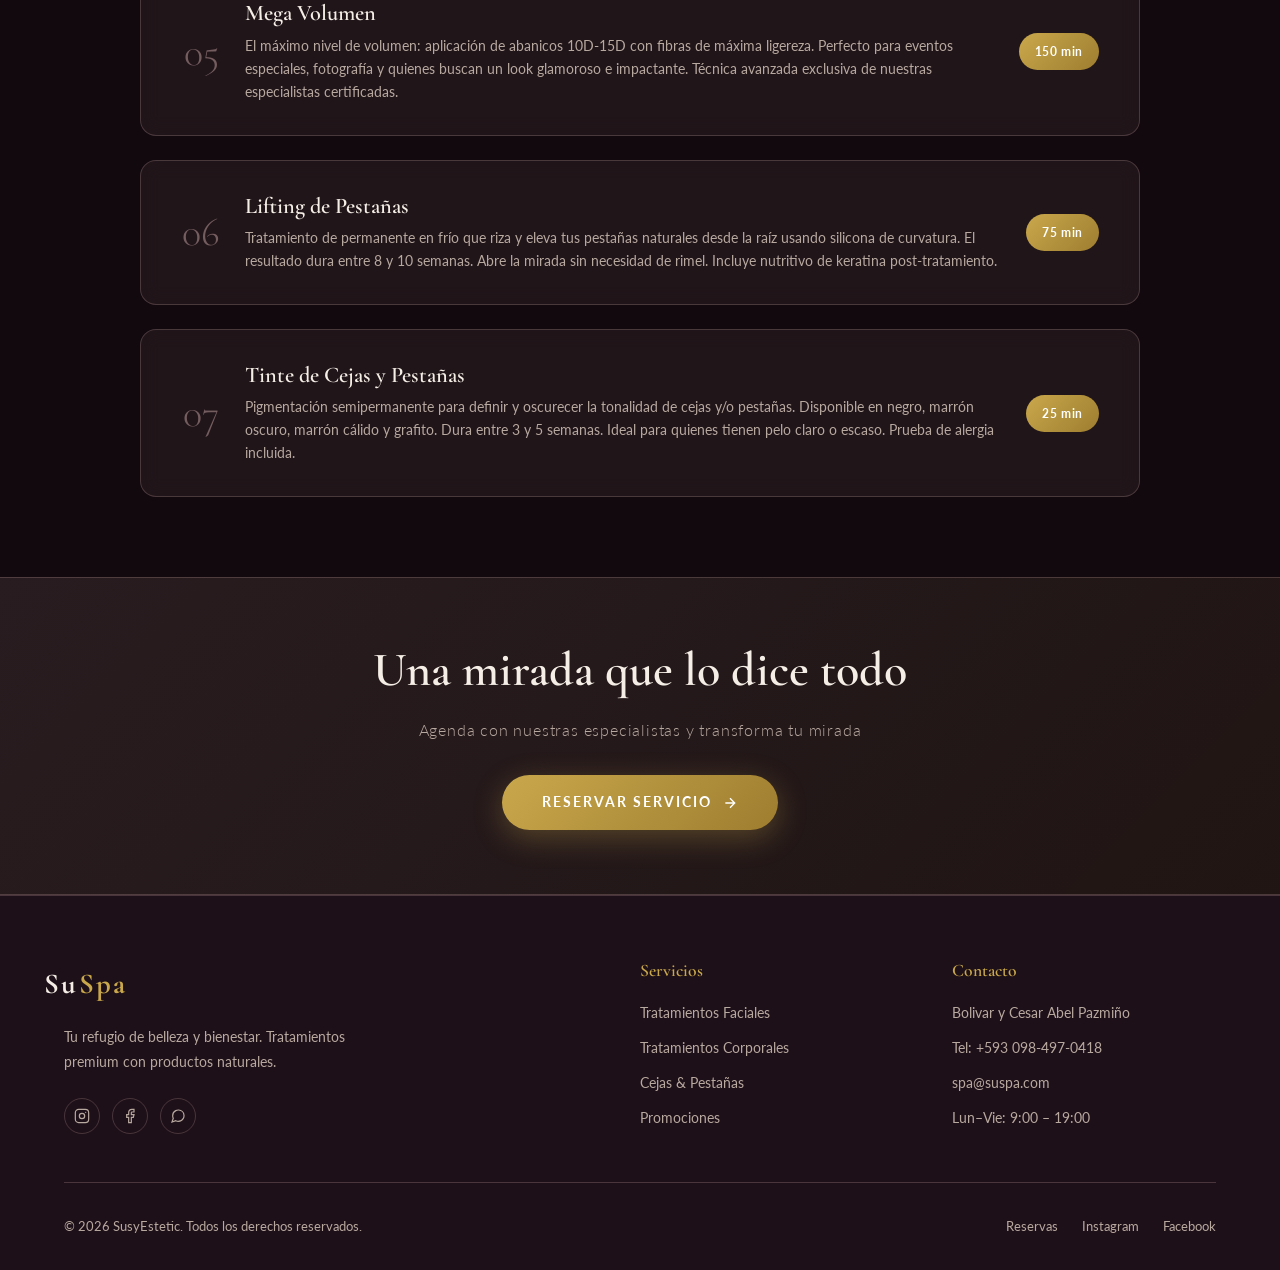
==== commit cf1de658: "Restaurar nombre de marca SuSpa en navbar y footer de todos los archivos" ====
--- a/cejas-pestanas.html
+++ b/cejas-pestanas.html
@@ -11,7 +11,7 @@
 
   <!-- ══ BARRA DE NAVEGACIÓN ══════════════════════════════ -->
   <nav class="navbar" id="navbar" aria-label="Navegación principal">
-    <a href="index.html" class="navbar-logo">Susy<span>Estetic</span></a>
+    <a href="index.html" class="navbar-logo">Su<span>Spa</span></a>
     <ul class="navbar-links" id="navLinks">
       <li><a href="index.html">Inicio</a></li>
       <li><a href="facial.html">Faciales</a></li>
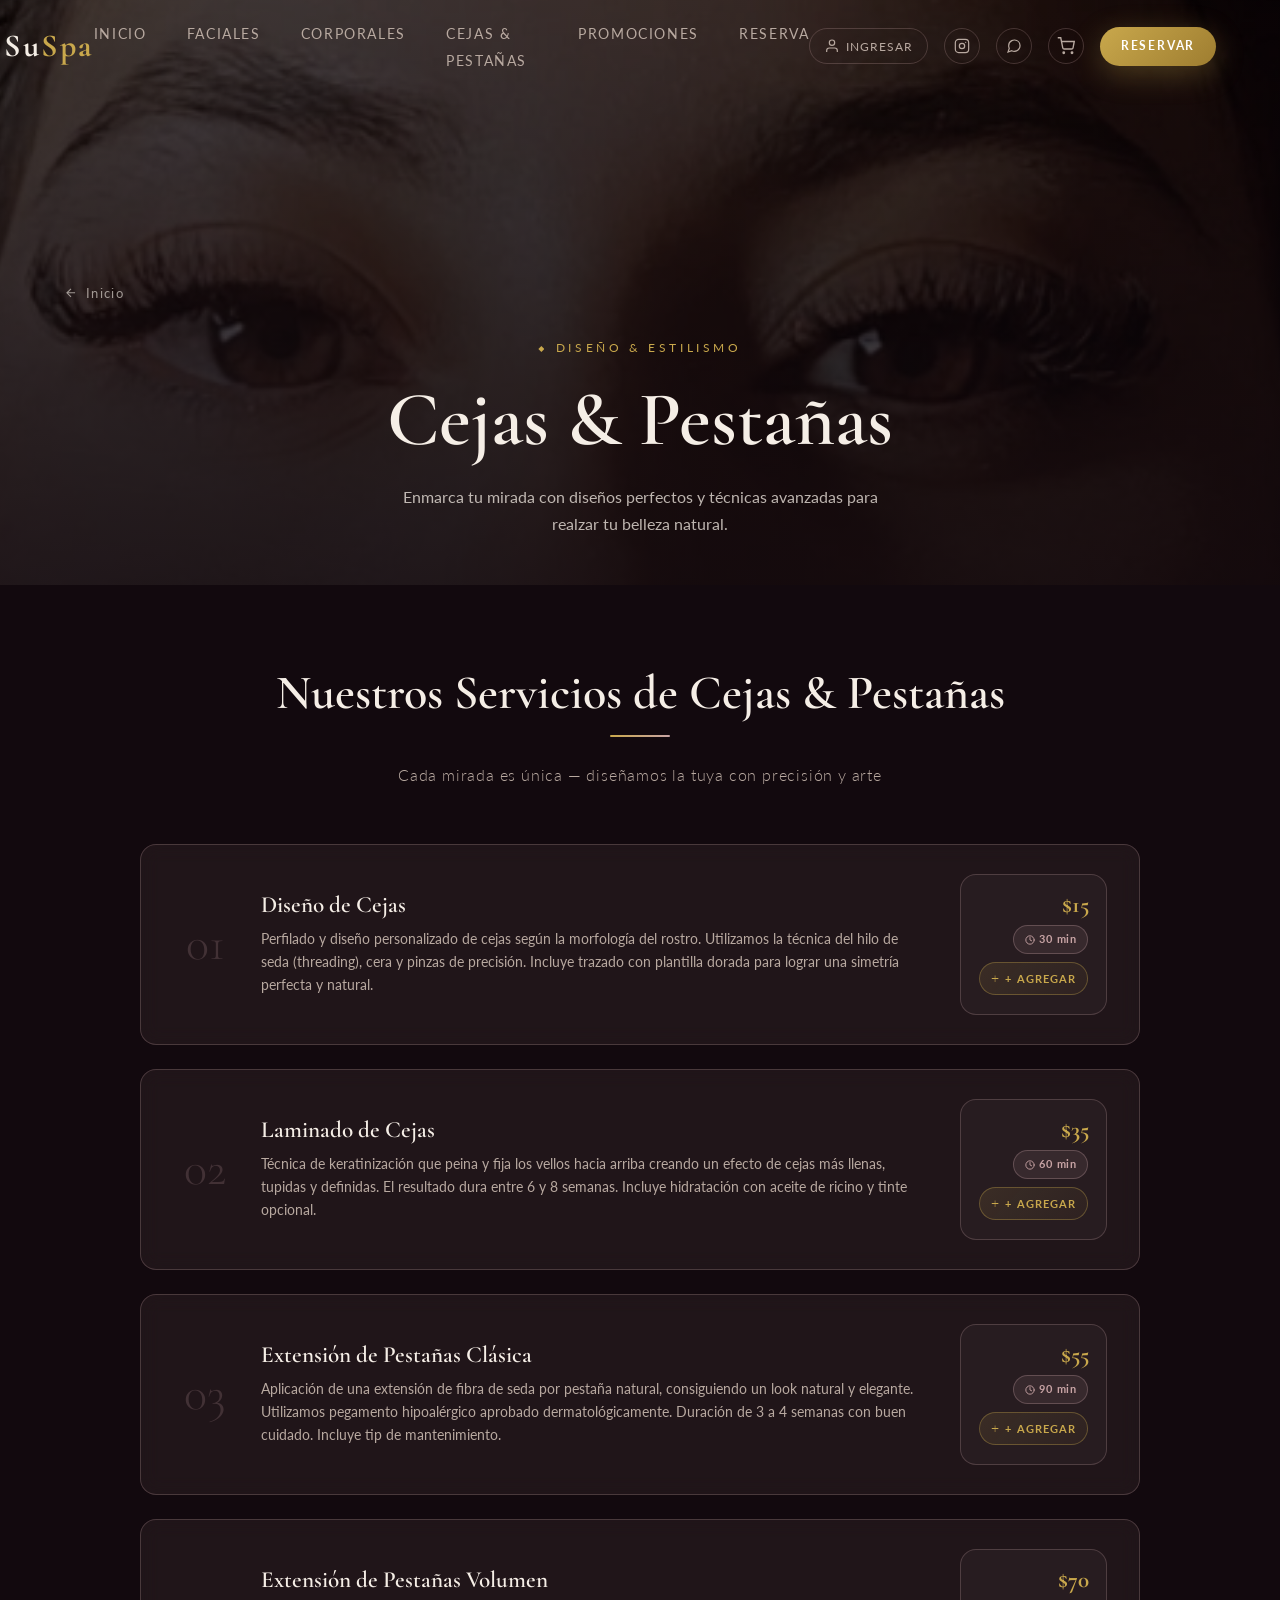
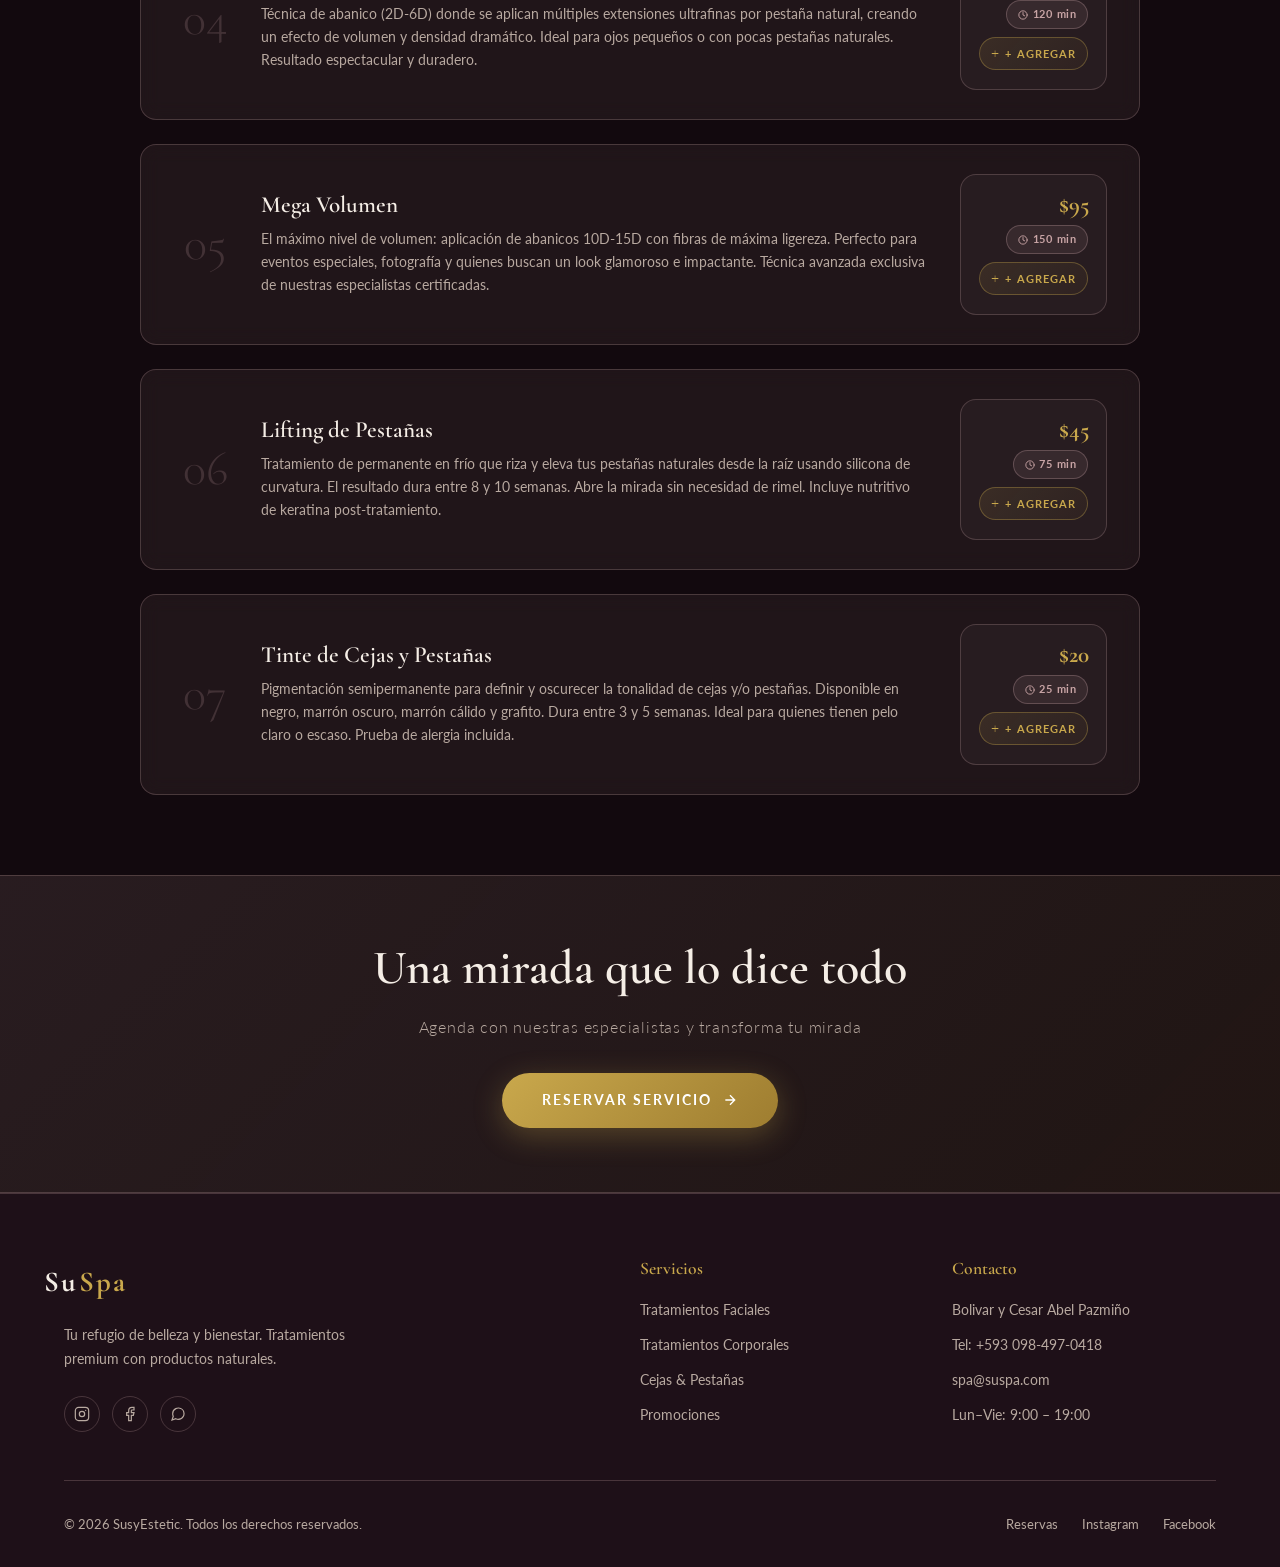
==== commit a2d67227: "feat: migración a PHP, autenticación segura, reservas y panel de perfil de usuario" ====
--- a/cejas-pestanas.html
+++ b/cejas-pestanas.html
@@ -27,15 +27,15 @@
       <a href="https://wa.me/+593968951312" target="_blank" rel="noopener" class="social-icon" aria-label="WhatsApp" id="wa-nav">
         <svg viewBox="0 0 24 24" fill="none" stroke="currentColor" stroke-width="1.8" width="16" height="16"><path d="M21 11.5a8.38 8.38 0 0 1-.9 3.8 8.5 8.5 0 0 1-7.6 4.7 8.38 8.38 0 0 1-3.8-.9L3 21l1.9-5.7a8.38 8.38 0 0 1-.9-3.8 8.5 8.5 0 0 1 4.7-7.6 8.38 8.38 0 0 1 3.8-.9h.5a8.48 8.48 0 0 1 8 8v.5z"/></svg>
       </a>
-      <a href="reserva.html" class="btn-primary" id="cta-nav" style="padding:0.6rem 1.3rem;font-size:0.75rem;">Reservar</a>
-    </div>
-    <button class="hamburger" id="hamburger" aria-label="Abrir menú" aria-expanded="false">
+      <a href="reserva.html" class="btn-primary btn-nav-reservar" id="cta-nav">Reservar</a>
+    </div>
+    <button type="button" class="hamburger" id="hamburger" aria-label="Abrir menú" aria-expanded="false">
       <span></span><span></span><span></span>
     </button>
   </nav>
 
   <section class="page-hero" aria-label="Cejas y Pestañas">
-    <div class="page-hero-bg" style="background-image: url('images/cejas-hero.jpg');"></div>
+    <div class="page-hero-bg hero-cejas"></div>
     <div class="page-hero-overlay"></div>
     <a href="index.html" class="breadcrumb">
       <svg viewBox="0 0 24 24" fill="none" stroke="currentColor" stroke-width="1.8" width="14" height="14"><path d="M19 12H5M12 5l-7 7 7 7"/></svg>
@@ -63,7 +63,11 @@
             <h3>Diseño de Cejas</h3>
             <p>Perfilado y diseño personalizado de cejas según la morfología del rostro. Utilizamos la técnica del hilo de seda (threading), cera y pinzas de precisión. Incluye trazado con plantilla dorada para lograr una simetría perfecta y natural.</p>
           </div>
-          <span class="service-item-badge">30 min</span>
+          <div class="service-item-actions">
+            <span class="service-item-price">$15</span>
+            <span class="service-item-badge">30 min</span>
+            <button type="button" class="add-to-cart-btn" data-id="cejas-1" data-name="Diseño de Cejas" data-price="15" data-duration="30 min" data-category="Cejas &amp; Pestañas">+ Agregar</button>
+          </div>
         </div>
 
         <div class="service-item reveal" id="s-laminado-cejas">
@@ -72,7 +76,11 @@
             <h3>Laminado de Cejas</h3>
             <p>Técnica de keratinización que peina y fija los vellos hacia arriba creando un efecto de cejas más llenas, tupidas y definidas. El resultado dura entre 6 y 8 semanas. Incluye hidratación con aceite de ricino y tinte opcional.</p>
           </div>
-          <span class="service-item-badge">60 min</span>
+          <div class="service-item-actions">
+            <span class="service-item-price">$35</span>
+            <span class="service-item-badge">60 min</span>
+            <button type="button" class="add-to-cart-btn" data-id="cejas-2" data-name="Laminado de Cejas" data-price="35" data-duration="60 min" data-category="Cejas &amp; Pestañas">+ Agregar</button>
+          </div>
         </div>
 
         <div class="service-item reveal" id="s-ext-clasica">
@@ -81,7 +89,11 @@
             <h3>Extensión de Pestañas Clásica</h3>
             <p>Aplicación de una extensión de fibra de seda por pestaña natural, consiguiendo un look natural y elegante. Utilizamos pegamento hipoalérgico aprobado dermatológicamente. Duración de 3 a 4 semanas con buen cuidado. Incluye tip de mantenimiento.</p>
           </div>
-          <span class="service-item-badge">90 min</span>
+          <div class="service-item-actions">
+            <span class="service-item-price">$55</span>
+            <span class="service-item-badge">90 min</span>
+            <button type="button" class="add-to-cart-btn" data-id="cejas-3" data-name="Extensión de Pestañas Clásica" data-price="55" data-duration="90 min" data-category="Cejas &amp; Pestañas">+ Agregar</button>
+          </div>
         </div>
 
         <div class="service-item reveal" id="s-ext-volumen">
@@ -90,7 +102,11 @@
             <h3>Extensión de Pestañas Volumen</h3>
             <p>Técnica de abanico (2D-6D) donde se aplican múltiples extensiones ultrafinas por pestaña natural, creando un efecto de volumen y densidad dramático. Ideal para ojos pequeños o con pocas pestañas naturales. Resultado espectacular y duradero.</p>
           </div>
-          <span class="service-item-badge">120 min</span>
+          <div class="service-item-actions">
+            <span class="service-item-price">$70</span>
+            <span class="service-item-badge">120 min</span>
+            <button type="button" class="add-to-cart-btn" data-id="cejas-4" data-name="Extensión de Pestañas Volumen" data-price="70" data-duration="120 min" data-category="Cejas &amp; Pestañas">+ Agregar</button>
+          </div>
         </div>
 
         <div class="service-item reveal" id="s-ext-mega">
@@ -99,7 +115,11 @@
             <h3>Mega Volumen</h3>
             <p>El máximo nivel de volumen: aplicación de abanicos 10D-15D con fibras de máxima ligereza. Perfecto para eventos especiales, fotografía y quienes buscan un look glamoroso e impactante. Técnica avanzada exclusiva de nuestras especialistas certificadas.</p>
           </div>
-          <span class="service-item-badge">150 min</span>
+          <div class="service-item-actions">
+            <span class="service-item-price">$95</span>
+            <span class="service-item-badge">150 min</span>
+            <button type="button" class="add-to-cart-btn" data-id="cejas-5" data-name="Mega Volumen" data-price="95" data-duration="150 min" data-category="Cejas &amp; Pestañas">+ Agregar</button>
+          </div>
         </div>
 
         <div class="service-item reveal" id="s-lifting">
@@ -108,7 +128,11 @@
             <h3>Lifting de Pestañas</h3>
             <p>Tratamiento de permanente en frío que riza y eleva tus pestañas naturales desde la raíz usando silicona de curvatura. El resultado dura entre 8 y 10 semanas. Abre la mirada sin necesidad de rimel. Incluye nutritivo de keratina post-tratamiento.</p>
           </div>
-          <span class="service-item-badge">75 min</span>
+          <div class="service-item-actions">
+            <span class="service-item-price">$45</span>
+            <span class="service-item-badge">75 min</span>
+            <button type="button" class="add-to-cart-btn" data-id="cejas-6" data-name="Lifting de Pestañas" data-price="45" data-duration="75 min" data-category="Cejas &amp; Pestañas">+ Agregar</button>
+          </div>
         </div>
 
         <div class="service-item reveal" id="s-tinte">
@@ -117,7 +141,11 @@
             <h3>Tinte de Cejas y Pestañas</h3>
             <p>Pigmentación semipermanente para definir y oscurecer la tonalidad de cejas y/o pestañas. Disponible en negro, marrón oscuro, marrón cálido y grafito. Dura entre 3 y 5 semanas. Ideal para quienes tienen pelo claro o escaso. Prueba de alergia incluida.</p>
           </div>
-          <span class="service-item-badge">25 min</span>
+          <div class="service-item-actions">
+            <span class="service-item-price">$20</span>
+            <span class="service-item-badge">25 min</span>
+            <button type="button" class="add-to-cart-btn" data-id="cejas-7" data-name="Tinte de Cejas y Pestañas" data-price="20" data-duration="25 min" data-category="Cejas &amp; Pestañas">+ Agregar</button>
+          </div>
         </div>
 
       </div>
@@ -125,9 +153,9 @@
   </section>
 
   <!-- ══ BANDA DE LLAMADA A LA ACCIÓN ═════════════════════════════ -->
-  <section style="background: linear-gradient(135deg, rgba(200,164,165,0.12), rgba(201,168,76,0.08)); border-top: 1px solid var(--border-glass); border-bottom: 1px solid var(--border-glass); padding: 4rem; text-align:center;" aria-labelledby="cta-cejas">
-    <h2 class="section-title reveal" id="cta-cejas" style="margin-bottom:1rem;">Una mirada que lo dice todo</h2>
-    <p class="section-subtitle reveal" style="margin-bottom:2rem;">Agenda con nuestras especialistas y transforma tu mirada</p>
+  <section class="cta-band" aria-labelledby="cta-cejas">
+    <h2 class="section-title reveal" id="cta-cejas">Una mirada que lo dice todo</h2>
+    <p class="section-subtitle reveal">Agenda con nuestras especialistas y transforma tu mirada</p>
     <a href="reserva.html" class="btn-primary reveal" id="cta-cejas-reservar">
       Reservar servicio
       <svg viewBox="0 0 24 24" fill="none" stroke="currentColor" stroke-width="2" width="16" height="16"><path d="M5 12h14M12 5l7 7-7 7"/></svg>
@@ -182,5 +210,7 @@
   </footer>
 
   <script src="js/main.js"></script>
+  <script src="js/cart.js"></script>
+  <script src="js/auth.js?v=2"></script>
 </body>
 </html>
--- a/css/styles.css
+++ b/css/styles.css
@@ -294,8 +294,8 @@
 
 .navbar.scrolled {
   background: rgba(18, 9, 14, 0.9);
+  -webkit-backdrop-filter: blur(20px);
   backdrop-filter: blur(20px);
-  -webkit-backdrop-filter: blur(20px);
   border-bottom: 1px solid var(--border-glass);
   padding: 0.8rem 4rem 0.8rem 1.5rem;
 }
@@ -452,6 +452,7 @@
   padding: 0.4rem 1.2rem;
   border-radius: 50px;
   margin-bottom: 1.5rem;
+  -webkit-backdrop-filter: blur(8px);
   backdrop-filter: blur(8px);
 }
 
@@ -525,6 +526,7 @@
   cursor: pointer;
   transition: var(--transition);
   text-decoration: none;
+  -webkit-backdrop-filter: blur(8px);
   backdrop-filter: blur(8px);
 }
 
@@ -596,6 +598,7 @@
   padding: 2rem;
   text-align: center;
   transition: var(--transition);
+  -webkit-backdrop-filter: blur(10px);
   backdrop-filter: blur(10px);
 }
 
@@ -711,6 +714,7 @@
   padding: 0.3rem 0.8rem;
   border-radius: 50px;
   margin-bottom: 0.75rem;
+  -webkit-backdrop-filter: blur(8px);
   backdrop-filter: blur(8px);
 }
 
@@ -838,59 +842,156 @@
 }
 
 .service-item {
+  position: relative;
   background: var(--bg-card);
   border: 1px solid var(--border-glass);
   border-radius: var(--radius);
-  padding: 2rem 2.5rem;
+  padding: 1.8rem 2rem 1.8rem 2.5rem;
   display: grid;
   grid-template-columns: auto 1fr auto;
-  gap: 1.5rem;
-  align-items: center;
-  transition: var(--transition);
+  gap: 2rem;
+  align-items: center;
+  transition: var(--transition);
+  -webkit-backdrop-filter: blur(10px);
   backdrop-filter: blur(10px);
-  cursor: pointer;
+  overflow: hidden;
+}
+
+.service-item::before {
+  content: '';
+  position: absolute;
+  left: 0; top: 0; bottom: 0;
+  width: 3px;
+  background: linear-gradient(180deg, var(--accent), var(--primary));
+  border-radius: var(--radius) 0 0 var(--radius);
+  transform: scaleY(0);
+  transform-origin: bottom;
+  transition: transform 0.4s ease;
 }
 
 .service-item:hover {
-  border-color: var(--primary);
-  background: rgba(200, 164, 165, 0.12);
+  border-color: rgba(200, 164, 165, 0.45);
+  background: rgba(200, 164, 165, 0.09);
   transform: translateX(6px);
-  box-shadow: var(--shadow-glow);
+  box-shadow: -4px 0 30px rgba(200, 164, 165, 0.08), var(--shadow-glow);
+}
+
+.service-item:hover::before {
+  transform: scaleY(1);
 }
 
 .service-item-num {
   font-family: 'Cormorant Garamond', serif;
-  font-size: 2.5rem;
+  font-size: 3rem;
   font-weight: 300;
   color: var(--primary);
-  opacity: 0.5;
-  min-width: 2.5rem;
+  opacity: 0.2;
+  min-width: 3rem;
   text-align: center;
+  line-height: 1;
+  -webkit-user-select: none;
+  user-select: none;
+  transition: opacity 0.35s ease;
+}
+
+.service-item:hover .service-item-num {
+  opacity: 0.45;
 }
 
 .service-item-info h3 {
   font-family: 'Cormorant Garamond', serif;
-  font-size: 1.4rem;
+  font-size: 1.45rem;
   font-weight: 600;
   color: var(--text-light);
   margin-bottom: 0.4rem;
+  transition: color 0.3s;
+}
+
+.service-item:hover .service-item-info h3 {
+  color: white;
 }
 
 .service-item-info p {
   color: var(--text-muted);
-  font-size: 0.9rem;
-  line-height: 1.6;
-}
-
+  font-size: 0.88rem;
+  line-height: 1.65;
+}
+
+/* Panel de acciones — glass-card */
+.service-item-actions {
+  display: flex;
+  flex-direction: column;
+  align-items: center;
+  gap: 0.7rem;
+  background: rgba(255, 255, 255, 0.03);
+  border: 1px solid var(--border-glass);
+  border-radius: var(--radius);
+  padding: 1.2rem 1.1rem;
+  min-width: 118px;
+  text-align: center;
+  transition: var(--transition);
+}
+
+.service-item:hover .service-item-actions {
+  border-color: rgba(201, 168, 76, 0.3);
+  background: rgba(201, 168, 76, 0.05);
+}
+
+/* Precio */
+.service-item-price {
+  font-family: 'Cormorant Garamond', serif;
+  font-size: 2rem;
+  font-weight: 700;
+  color: var(--accent);
+  line-height: 1;
+  letter-spacing: -0.01em;
+}
+
+/* Badge de tiempo con ícono reloj */
 .service-item-badge {
-  background: linear-gradient(135deg, var(--accent), var(--accent-dark));
-  color: white;
-  font-size: 0.78rem;
+  display: inline-flex;
+  align-items: center;
+  gap: 0.3rem;
+  background: rgba(200, 164, 165, 0.1);
+  border: 1px solid rgba(200, 164, 165, 0.3);
+  color: var(--primary);
+  font-size: 0.68rem;
   font-weight: 700;
-  padding: 0.5rem 1rem;
+  padding: 0.28rem 0.65rem;
   border-radius: 50px;
   white-space: nowrap;
-  letter-spacing: 0.05em;
+  letter-spacing: 0.07em;
+}
+
+.service-item-badge::before {
+  content: '';
+  display: inline-block;
+  width: 10px;
+  height: 10px;
+  flex-shrink: 0;
+  background-image: url("data:image/svg+xml,%3Csvg xmlns='http://www.w3.org/2000/svg' viewBox='0 0 24 24' fill='none' stroke='%23C8A4A5' stroke-width='2.2' stroke-linecap='round' stroke-linejoin='round'%3E%3Ccircle cx='12' cy='12' r='10'/%3E%3Cpolyline points='12 6 12 12 16 14'/%3E%3C/svg%3E");
+  background-size: contain;
+  background-repeat: no-repeat;
+}
+
+/* Imágenes hero por página */
+.hero-facial   { background-image: url('../images/facial-hero.jpg');   }
+.hero-corporal { background-image: url('../images/corporal-hero.png'); }
+.hero-cejas    { background-image: url('../images/cejas-hero.jpg');    }
+.hero-promo    { background-image: url('../images/promo-hero.png');    }
+
+/* Botón "Reservar" compacto del navbar */
+.btn-nav-reservar {
+  padding: 0.6rem 1.3rem;
+  font-size: 0.75rem;
+}
+
+.service-item-price {
+  font-family: 'Cormorant Garamond', serif;
+  font-size: 1.45rem;
+  font-weight: 700;
+  color: var(--accent);
+  line-height: 1;
 }
 
 /* ── Cuadrícula de Promociones ──────────────── */
@@ -910,6 +1011,7 @@
   position: relative;
   overflow: hidden;
   transition: var(--transition);
+  -webkit-backdrop-filter: blur(10px);
   backdrop-filter: blur(10px);
 }
 
@@ -1016,6 +1118,7 @@
   border: 1px solid var(--border-glass);
   border-radius: var(--radius-lg);
   padding: 3rem;
+  -webkit-backdrop-filter: blur(15px);
   backdrop-filter: blur(15px);
 }
 
@@ -1056,8 +1159,8 @@
   font-size: 0.95rem;
   transition: var(--transition);
   outline: none;
+  -webkit-appearance: none;
   appearance: none;
-  -webkit-appearance: none;
 }
 
 .form-group select {
@@ -1235,6 +1338,7 @@
   position: fixed;
   inset: 0;
   background: rgba(0,0,0,0.7);
+  -webkit-backdrop-filter: blur(8px);
   backdrop-filter: blur(8px);
   z-index: 9999;
   display: flex;
@@ -1363,3 +1467,487 @@
   .hero-cta { flex-direction: column; align-items: center; }
   .navbar-logo { font-size: 1.6rem; }
 }
+
+/* ═══════════════════════════════════════════════════════════
+   CARRITO DE COMPRAS
+═══════════════════════════════════════════════════════════ */
+
+.cart-nav-btn {
+  position: relative;
+  width: 36px;
+  height: 36px;
+  border-radius: 50%;
+  border: 1px solid var(--border-glass);
+  background: none;
+  color: var(--text-muted);
+  cursor: pointer;
+  display: flex;
+  align-items: center;
+  justify-content: center;
+  transition: var(--transition);
+  flex-shrink: 0;
+}
+.cart-nav-btn:hover {
+  background: var(--primary);
+  border-color: var(--primary);
+  color: white;
+  transform: translateY(-2px);
+}
+
+.cart-badge {
+  position: absolute;
+  top: -6px; right: -6px;
+  background: var(--accent);
+  color: white;
+  font-size: 0.6rem;
+  font-weight: 700;
+  width: 17px; height: 17px;
+  border-radius: 50%;
+  display: flex;
+  align-items: center;
+  justify-content: center;
+}
+
+/* Overlay */
+.cart-overlay {
+  position: fixed;
+  inset: 0;
+  background: rgba(0,0,0,0.55);
+  -webkit-backdrop-filter: blur(4px);
+  backdrop-filter: blur(4px);
+  z-index: 1500;
+  opacity: 0;
+  pointer-events: none;
+  transition: opacity 0.35s ease;
+}
+.cart-overlay.open { opacity: 1; pointer-events: all; }
+
+/* Drawer */
+.cart-drawer {
+  position: fixed;
+  top: 0; right: 0;
+  width: 380px;
+  max-width: 100vw;
+  height: 100vh;
+  background: var(--bg-mid);
+  border-left: 1px solid var(--border-glass);
+  z-index: 1600;
+  display: flex;
+  flex-direction: column;
+  transform: translateX(100%);
+  transition: transform 0.4s cubic-bezier(0.25, 0.46, 0.45, 0.94);
+}
+.cart-drawer.open { transform: translateX(0); }
+
+.cart-drawer-header {
+  padding: 1.5rem 1.5rem 1rem;
+  border-bottom: 1px solid var(--border-glass);
+  display: flex;
+  align-items: center;
+  justify-content: space-between;
+  flex-shrink: 0;
+}
+.cart-drawer-header h3 {
+  font-family: 'Cormorant Garamond', serif;
+  font-size: 1.5rem;
+  color: var(--text-light);
+}
+.cart-close-btn {
+  background: none; border: none;
+  color: var(--text-muted); cursor: pointer;
+  padding: 4px; border-radius: 6px; transition: color 0.2s;
+}
+.cart-close-btn:hover { color: var(--text-light); }
+
+/* Lista de items */
+.cart-items {
+  flex: 1; overflow-y: auto; padding: 1rem 1.5rem;
+}
+.cart-items::-webkit-scrollbar { width: 4px; }
+.cart-items::-webkit-scrollbar-thumb { background: var(--border-glass); border-radius: 2px; }
+
+.cart-empty {
+  display: flex; flex-direction: column;
+  align-items: center; justify-content: center;
+  gap: 1rem; height: 100%;
+  color: var(--text-muted); text-align: center; padding: 2rem;
+}
+.cart-empty svg { opacity: 0.25; }
+.cart-empty p { font-family: 'Cormorant Garamond', serif; font-size: 1.2rem; }
+.cart-empty span { font-size: 0.82rem; }
+
+.cart-item {
+  display: flex; justify-content: space-between;
+  align-items: flex-start; gap: 1rem;
+  padding: 1rem 0;
+  border-bottom: 1px solid var(--border-glass);
+}
+.cart-item:last-child { border-bottom: none; }
+.cart-item-info { flex: 1; }
+
+.cart-item-category {
+  font-size: 0.68rem; letter-spacing: 0.15em;
+  text-transform: uppercase; color: var(--accent); font-weight: 700;
+}
+.cart-item-name {
+  font-family: 'Cormorant Garamond', serif;
+  font-size: 1rem; color: var(--text-light); margin: 0.2rem 0;
+}
+.cart-item-duration { font-size: 0.76rem; color: var(--text-muted); }
+
+.cart-item-right {
+  display: flex; flex-direction: column;
+  align-items: flex-end; gap: 0.4rem;
+}
+.cart-item-price {
+  font-family: 'Cormorant Garamond', serif;
+  font-size: 1.05rem; font-weight: 700; color: var(--accent);
+}
+.cart-item-qty {
+  display: flex; align-items: center; gap: 0.4rem;
+  background: var(--bg-card);
+  border: 1px solid var(--border-glass);
+  border-radius: 50px; padding: 0.15rem 0.5rem;
+}
+.cart-item-qty button {
+  background: none; border: none;
+  color: var(--text-light); cursor: pointer;
+  font-size: 1rem; padding: 0 3px; transition: color 0.2s;
+}
+.cart-item-qty button:hover { color: var(--accent); }
+.cart-item-qty span { font-size: 0.82rem; min-width: 14px; text-align: center; }
+
+.cart-item-remove {
+  background: none; border: none;
+  color: var(--text-muted); cursor: pointer; padding: 2px; transition: color 0.2s;
+}
+.cart-item-remove:hover { color: #e07575; }
+
+/* Footer del carrito */
+.cart-footer {
+  padding: 1.2rem 1.5rem;
+  border-top: 1px solid var(--border-glass);
+  flex-shrink: 0;
+}
+.cart-total {
+  display: flex; justify-content: space-between; align-items: baseline;
+  margin-bottom: 0.3rem;
+}
+.cart-total span { color: var(--text-muted); font-size: 0.88rem; }
+.cart-total strong {
+  font-family: 'Cormorant Garamond', serif;
+  font-size: 1.5rem; color: var(--text-light);
+}
+.cart-clear-btn {
+  background: none; border: none; color: var(--text-muted);
+  font-size: 0.78rem; cursor: pointer;
+  width: 100%; text-align: center;
+  margin-top: 0.6rem; padding: 0.3rem; transition: color 0.2s;
+}
+.cart-clear-btn:hover { color: #e07575; }
+
+/* Botón agregar en service-item */
+.service-item-actions {
+  display: flex; flex-direction: column;
+  align-items: flex-end; gap: 0.5rem;
+}
+.add-to-cart-btn {
+  width: 100%;
+  display: flex;
+  align-items: center;
+  justify-content: center;
+  gap: 0.35rem;
+  background: linear-gradient(135deg, rgba(201,168,76,0.12), rgba(201,168,76,0.05));
+  border: 1px solid rgba(201,168,76,0.35);
+  color: var(--accent);
+  font-family: 'Lato', sans-serif;
+  font-size: 0.68rem;
+  font-weight: 700;
+  letter-spacing: 0.1em;
+  text-transform: uppercase;
+  padding: 0.5rem 0.7rem;
+  border-radius: 50px;
+  cursor: pointer;
+  transition: var(--transition);
+  white-space: nowrap;
+}
+.add-to-cart-btn::before {
+  content: '+';
+  font-size: 0.9rem;
+  font-weight: 300;
+  line-height: 1;
+}
+.add-to-cart-btn:hover {
+  background: linear-gradient(135deg, var(--accent), var(--accent-dark));
+  border-color: var(--accent);
+  color: white;
+  transform: translateY(-2px);
+  box-shadow: 0 6px 18px rgba(201,168,76,0.35);
+}
+.add-to-cart-btn.added {
+  background: rgba(201,168,76,0.18);
+  border-color: var(--accent);
+  color: var(--accent);
+}
+.add-to-cart-btn.added::before { content: '✓'; }
+
+/* Toast */
+.cart-toast {
+  position: fixed; bottom: 2rem; left: 50%;
+  transform: translateX(-50%) translateY(16px);
+  background: var(--bg-mid);
+  border: 1px solid var(--border-glass);
+  color: var(--text-light); font-size: 0.86rem;
+  padding: 0.7rem 1.4rem; border-radius: 50px;
+  z-index: 9000; opacity: 0; transition: all 0.3s ease;
+  white-space: nowrap; -webkit-backdrop-filter: blur(10px); backdrop-filter: blur(10px);
+  box-shadow: 0 8px 30px rgba(0,0,0,0.3);
+}
+.cart-toast.show { opacity: 1; transform: translateX(-50%) translateY(0); }
+
+/* ── Banda CTA (secciones de llamada a la acción en subpáginas) ── */
+.cta-band {
+  background: linear-gradient(135deg, rgba(200,164,165,0.12), rgba(201,168,76,0.08));
+  border-top: 1px solid var(--border-glass);
+  border-bottom: 1px solid var(--border-glass);
+  padding: 4rem;
+  text-align: center;
+}
+.cta-band .section-title   { margin-bottom: 1rem; }
+.cta-band .section-subtitle { margin-bottom: 2rem; }
+
+/* Botón carrito en promo-card */
+.promo-card-actions {
+  display: flex; gap: 0.75rem; flex-wrap: wrap; margin-top: 0.5rem;
+}
+.promo-card-actions .btn-primary {
+  font-size: 0.78rem; padding: 0.7rem 1.4rem; flex: 1;
+}
+.btn-cart-promo {
+  flex: 1;
+  display: inline-flex; align-items: center;
+  justify-content: center; gap: 0.4rem;
+  background: transparent;
+  border: 1px solid var(--border-glass);
+  color: var(--accent);
+  font-family: 'Lato', sans-serif;
+  font-size: 0.78rem; font-weight: 700;
+  letter-spacing: 0.08em; text-transform: uppercase;
+  padding: 0.7rem 1rem; border-radius: 50px; cursor: pointer;
+  transition: var(--transition);
+}
+.btn-cart-promo:hover {
+  background: var(--accent); border-color: var(--accent); color: white;
+}
+.btn-cart-promo.added {
+  background: rgba(201,168,76,0.15); border-color: var(--accent);
+}
+
+/* ═══════════════════════════════════════════════════════════
+   AUTENTICACIÓN / USUARIO
+═══════════════════════════════════════════════════════════ */
+
+.user-nav { display: flex; align-items: center; }
+
+.user-login-btn {
+  display: flex; align-items: center; gap: 0.4rem;
+  color: var(--text-muted); font-size: 0.78rem;
+  letter-spacing: 0.08em; text-transform: uppercase;
+  text-decoration: none;
+  padding: 0.4rem 0.85rem;
+  border: 1px solid var(--border-glass); border-radius: 50px;
+  transition: var(--transition);
+}
+.user-login-btn:hover { border-color: var(--primary); color: var(--primary); }
+
+.user-menu { position: relative; }
+
+.user-avatar-btn {
+  background: linear-gradient(135deg, var(--primary), var(--accent));
+  border: none; cursor: pointer;
+  width: 36px; height: 36px; border-radius: 50%;
+  display: flex; align-items: center; justify-content: center;
+  transition: var(--transition);
+}
+.user-avatar-btn:hover { transform: translateY(-2px); box-shadow: 0 6px 20px rgba(200,164,165,0.3); }
+
+.user-avatar {
+  color: white;
+  font-family: 'Cormorant Garamond', serif;
+  font-size: 1rem; font-weight: 700;
+}
+
+.user-dropdown {
+  position: absolute; top: calc(100% + 12px); right: 0;
+  background: var(--bg-mid);
+  border: 1px solid var(--border-glass);
+  border-radius: var(--radius);
+  padding: 1rem; min-width: 180px;
+  opacity: 0; visibility: hidden;
+  transform: translateY(-8px);
+  transition: all 0.25s ease;
+  -webkit-backdrop-filter: blur(20px); backdrop-filter: blur(20px);
+  z-index: 2000;
+  box-shadow: 0 20px 40px rgba(0,0,0,0.3);
+}
+.user-dropdown.open { opacity: 1; visibility: visible; transform: translateY(0); }
+
+.user-dropdown-name {
+  font-family: 'Cormorant Garamond', serif;
+  font-size: 1rem; color: var(--text-light); font-weight: 600;
+}
+.user-dropdown-email {
+  font-size: 0.75rem; color: var(--text-muted);
+  margin-top: 0.15rem; margin-bottom: 0.5rem; word-break: break-all;
+}
+.user-dropdown button {
+  background: none; border: none; color: var(--text-muted);
+  font-size: 0.82rem; cursor: pointer;
+  padding: 0.3rem 0; width: 100%; text-align: left; transition: color 0.2s;
+}
+.user-dropdown button:hover { color: #e07575; }
+
+/* ═══════════════════════════════════════════════════════════
+   PÁGINA DE LOGIN / REGISTRO
+═══════════════════════════════════════════════════════════ */
+
+.auth-page { min-height: 100vh; display: flex; }
+
+.auth-left {
+  flex: 1;
+  display: flex; flex-direction: column;
+  align-items: center; justify-content: center;
+  padding: 4rem; position: relative; overflow: hidden;
+}
+.auth-left::before {
+  content: ''; position: absolute; inset: 0;
+  background-image: url('../images/hero-bg.jpg');
+  background-size: cover; background-position: center;
+  filter: brightness(0.12); z-index: 0;
+}
+.auth-left-content {
+  position: relative; z-index: 1;
+  text-align: center; max-width: 420px;
+}
+.auth-left-logo {
+  font-family: 'Cormorant Garamond', serif;
+  font-size: 2.8rem; font-weight: 700;
+  color: var(--text-light); display: inline-block;
+  margin-bottom: 2rem; text-decoration: none;
+}
+.auth-left-logo span { color: var(--accent); }
+
+.auth-left h2 {
+  font-family: 'Cormorant Garamond', serif;
+  font-size: 1.9rem; font-weight: 300;
+  color: var(--text-light); margin-bottom: 1rem; line-height: 1.35;
+}
+.auth-left p { color: var(--text-muted); font-size: 0.92rem; line-height: 1.7; }
+
+.auth-left-divider {
+  width: 50px; height: 1px;
+  background: linear-gradient(90deg, var(--accent), var(--primary));
+  margin: 2rem auto;
+}
+.auth-left-stats {
+  display: flex; gap: 2rem; justify-content: center;
+}
+.auth-left-stats div {
+  display: flex; flex-direction: column; align-items: center; gap: 0.2rem;
+}
+.auth-left-stats strong {
+  font-family: 'Cormorant Garamond', serif;
+  font-size: 1.8rem; color: var(--accent);
+}
+.auth-left-stats span { font-size: 0.72rem; color: var(--text-muted); text-transform: uppercase; letter-spacing: 0.1em; }
+
+/* Panel derecho */
+.auth-right {
+  width: 480px; background: var(--bg-mid);
+  display: flex; flex-direction: column;
+  align-items: center; justify-content: center;
+  padding: 3rem 2.5rem; overflow-y: auto;
+}
+
+/* Tabs */
+.auth-tabs {
+  display: flex; gap: 0;
+  background: var(--bg-card);
+  border: 1px solid var(--border-glass);
+  border-radius: 50px; padding: 4px;
+  margin-bottom: 2rem; width: 100%;
+}
+.auth-tab {
+  flex: 1; background: none; border: none;
+  padding: 0.6rem 1rem; border-radius: 50px;
+  font-family: 'Lato', sans-serif;
+  font-size: 0.8rem; font-weight: 700;
+  letter-spacing: 0.1em; text-transform: uppercase;
+  color: var(--text-muted); cursor: pointer; transition: var(--transition);
+}
+.auth-tab.active {
+  background: linear-gradient(135deg, var(--accent), var(--accent-dark));
+  color: white;
+}
+
+/* Paneles */
+.auth-form-panel { display: none; width: 100%; }
+.auth-form-panel.active { display: block; }
+
+.auth-form-panel h3 {
+  font-family: 'Cormorant Garamond', serif;
+  font-size: 1.8rem; color: var(--text-light); margin-bottom: 0.25rem;
+}
+.auth-desc { color: var(--text-muted); font-size: 0.86rem; margin-bottom: 1.4rem; }
+
+.auth-form { display: flex; flex-direction: column; gap: 1rem; }
+
+/* Mensajes de error / éxito */
+.auth-error {
+  background: rgba(224,117,117,0.1);
+  border: 1px solid rgba(224,117,117,0.35);
+  border-radius: var(--radius);
+  padding: 0.7rem 1rem; color: #e07575;
+  font-size: 0.84rem; display: none; margin-bottom: 0.5rem;
+}
+.auth-success {
+  background: rgba(37,211,102,0.08);
+  border: 1px solid rgba(37,211,102,0.3);
+  border-radius: var(--radius);
+  padding: 0.7rem 1rem; color: #25d366;
+  font-size: 0.84rem; display: none; margin-bottom: 0.5rem;
+}
+
+/* Errores de campo */
+.field-error {
+  font-size: 0.76rem; color: #e07575; margin-top: 0.15rem;
+  min-height: 1rem; display: block;
+}
+
+/* Input contraseña con botón */
+.password-wrap { position: relative; }
+.password-wrap input { width: 100%; padding-right: 2.8rem; }
+.pwd-toggle {
+  position: absolute; right: 0.9rem; top: 50%;
+  transform: translateY(-50%);
+  background: none; border: none; color: var(--text-muted);
+  cursor: pointer; padding: 4px; opacity: 0.5; transition: opacity 0.2s;
+}
+.pwd-toggle:hover { opacity: 1; }
+
+/* Link volver */
+.auth-back {
+  display: inline-flex; align-items: center; gap: 0.4rem;
+  color: var(--text-muted); font-size: 0.8rem;
+  text-decoration: none; margin-top: 1.5rem; transition: color 0.2s;
+}
+.auth-back:hover { color: var(--primary); }
+
+@media (max-width: 900px) {
+  .auth-left { display: none; }
+  .auth-right { width: 100%; padding: 2rem 1.5rem; }
+}
+@media (max-width: 500px) {
+  .auth-right { padding: 1.5rem 1rem; }
+  .auth-tabs { margin-bottom: 1.2rem; }
+}
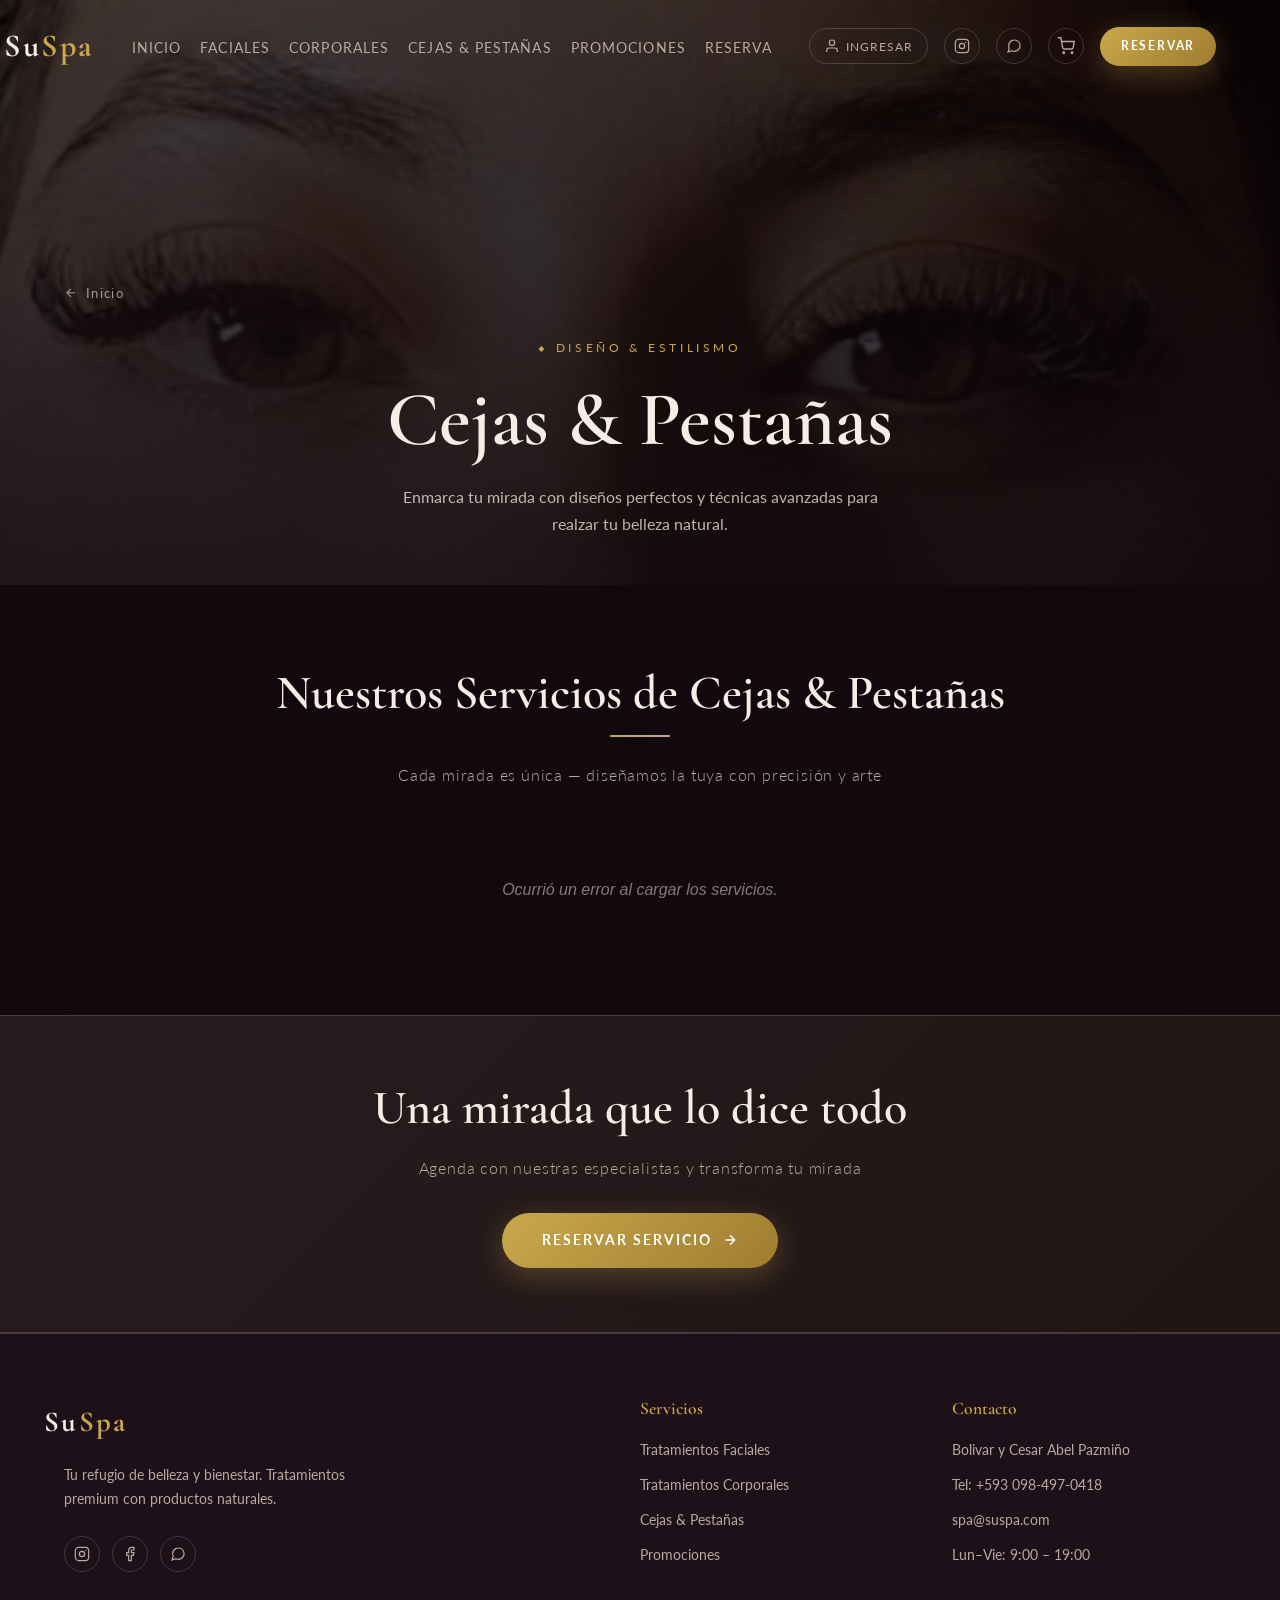
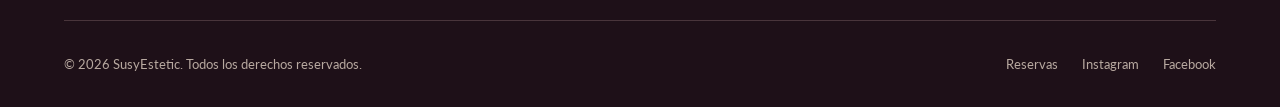
==== commit 89f9e81c: "Implementar panel de administración, pago con PayPal y optimizaciones de velocidad" ====
--- a/cejas-pestanas.html
+++ b/cejas-pestanas.html
@@ -1,12 +1,15 @@
 <!DOCTYPE html>
 <html lang="es">
+
 <head>
   <meta charset="UTF-8" />
   <meta name="viewport" content="width=device-width, initial-scale=1.0" />
   <title>Cejas & Pestañas — SuSpa</title>
-  <meta name="description" content="Diseño de cejas, laminado, extensión de pestañas, lifting y más. Consigue una mirada irresistible en SuSpa." />
-  <link rel="stylesheet" href="css/styles.css" />
+  <meta name="description"
+    content="Diseño de cejas y pestañas en SusyEstetic. Pestañas pelo a pelo, lifting, laminado de cejas y más." />
+  <link rel="stylesheet" href="css/styles.css?v=3" />
 </head>
+
 <body>
 
   <!-- ══ BARRA DE NAVEGACIÓN ══════════════════════════════ -->
@@ -21,11 +24,20 @@
       <li><a href="reserva.html">Reserva</a></li>
     </ul>
     <div class="navbar-social">
-      <a href="https://instagram.com" target="_blank" rel="noopener" class="social-icon" aria-label="Instagram" id="ig-nav">
-        <svg viewBox="0 0 24 24" fill="none" stroke="currentColor" stroke-width="1.8" width="16" height="16"><rect x="2" y="2" width="20" height="20" rx="5"/><circle cx="12" cy="12" r="4"/><circle cx="17.5" cy="6.5" r="1" fill="currentColor" stroke="none"/></svg>
+      <a href="https://instagram.com" target="_blank" rel="noopener" class="social-icon" aria-label="Instagram"
+        id="ig-nav">
+        <svg viewBox="0 0 24 24" fill="none" stroke="currentColor" stroke-width="1.8" width="16" height="16">
+          <rect x="2" y="2" width="20" height="20" rx="5" />
+          <circle cx="12" cy="12" r="4" />
+          <circle cx="17.5" cy="6.5" r="1" fill="currentColor" stroke="none" />
+        </svg>
       </a>
-      <a href="https://wa.me/+593968951312" target="_blank" rel="noopener" class="social-icon" aria-label="WhatsApp" id="wa-nav">
-        <svg viewBox="0 0 24 24" fill="none" stroke="currentColor" stroke-width="1.8" width="16" height="16"><path d="M21 11.5a8.38 8.38 0 0 1-.9 3.8 8.5 8.5 0 0 1-7.6 4.7 8.38 8.38 0 0 1-3.8-.9L3 21l1.9-5.7a8.38 8.38 0 0 1-.9-3.8 8.5 8.5 0 0 1 4.7-7.6 8.38 8.38 0 0 1 3.8-.9h.5a8.48 8.48 0 0 1 8 8v.5z"/></svg>
+      <a href="https://wa.me/+593981540690" target="_blank" rel="noopener" class="social-icon" aria-label="WhatsApp"
+        id="wa-nav">
+        <svg viewBox="0 0 24 24" fill="none" stroke="currentColor" stroke-width="1.8" width="16" height="16">
+          <path
+            d="M21 11.5a8.38 8.38 0 0 1-.9 3.8 8.5 8.5 0 0 1-7.6 4.7 8.38 8.38 0 0 1-3.8-.9L3 21l1.9-5.7a8.38 8.38 0 0 1-.9-3.8 8.5 8.5 0 0 1 4.7-7.6 8.38 8.38 0 0 1 3.8-.9h.5a8.48 8.48 0 0 1 8 8v.5z" />
+        </svg>
       </a>
       <a href="reserva.html" class="btn-primary btn-nav-reservar" id="cta-nav">Reservar</a>
     </div>
@@ -38,13 +50,16 @@
     <div class="page-hero-bg hero-cejas"></div>
     <div class="page-hero-overlay"></div>
     <a href="index.html" class="breadcrumb">
-      <svg viewBox="0 0 24 24" fill="none" stroke="currentColor" stroke-width="1.8" width="14" height="14"><path d="M19 12H5M12 5l-7 7 7 7"/></svg>
+      <svg viewBox="0 0 24 24" fill="none" stroke="currentColor" stroke-width="1.8" width="14" height="14">
+        <path d="M19 12H5M12 5l-7 7 7 7" />
+      </svg>
       Inicio
     </a>
     <div class="page-hero-content">
       <span class="page-hero-tag"><span class="tag-icono" aria-hidden="true"></span> Diseño &amp; Estilismo</span>
       <h1 class="page-hero-title">Cejas & Pestañas</h1>
-      <p class="page-hero-desc">Enmarca tu mirada con diseños perfectos y técnicas avanzadas para realzar tu belleza natural.</p>
+      <p class="page-hero-desc">Enmarca tu mirada con diseños perfectos y técnicas avanzadas para realzar tu belleza
+        natural.</p>
     </div>
   </section>
 
@@ -55,99 +70,8 @@
       <span class="accent-line reveal"></span>
       <p class="section-subtitle reveal">Cada mirada es única — diseñamos la tuya con precisión y arte</p>
 
-      <div class="services-list">
-
-        <div class="service-item reveal" id="s-diseno-cejas">
-          <span class="service-item-num">01</span>
-          <div class="service-item-info">
-            <h3>Diseño de Cejas</h3>
-            <p>Perfilado y diseño personalizado de cejas según la morfología del rostro. Utilizamos la técnica del hilo de seda (threading), cera y pinzas de precisión. Incluye trazado con plantilla dorada para lograr una simetría perfecta y natural.</p>
-          </div>
-          <div class="service-item-actions">
-            <span class="service-item-price">$15</span>
-            <span class="service-item-badge">30 min</span>
-            <button type="button" class="add-to-cart-btn" data-id="cejas-1" data-name="Diseño de Cejas" data-price="15" data-duration="30 min" data-category="Cejas &amp; Pestañas">+ Agregar</button>
-          </div>
-        </div>
-
-        <div class="service-item reveal" id="s-laminado-cejas">
-          <span class="service-item-num">02</span>
-          <div class="service-item-info">
-            <h3>Laminado de Cejas</h3>
-            <p>Técnica de keratinización que peina y fija los vellos hacia arriba creando un efecto de cejas más llenas, tupidas y definidas. El resultado dura entre 6 y 8 semanas. Incluye hidratación con aceite de ricino y tinte opcional.</p>
-          </div>
-          <div class="service-item-actions">
-            <span class="service-item-price">$35</span>
-            <span class="service-item-badge">60 min</span>
-            <button type="button" class="add-to-cart-btn" data-id="cejas-2" data-name="Laminado de Cejas" data-price="35" data-duration="60 min" data-category="Cejas &amp; Pestañas">+ Agregar</button>
-          </div>
-        </div>
-
-        <div class="service-item reveal" id="s-ext-clasica">
-          <span class="service-item-num">03</span>
-          <div class="service-item-info">
-            <h3>Extensión de Pestañas Clásica</h3>
-            <p>Aplicación de una extensión de fibra de seda por pestaña natural, consiguiendo un look natural y elegante. Utilizamos pegamento hipoalérgico aprobado dermatológicamente. Duración de 3 a 4 semanas con buen cuidado. Incluye tip de mantenimiento.</p>
-          </div>
-          <div class="service-item-actions">
-            <span class="service-item-price">$55</span>
-            <span class="service-item-badge">90 min</span>
-            <button type="button" class="add-to-cart-btn" data-id="cejas-3" data-name="Extensión de Pestañas Clásica" data-price="55" data-duration="90 min" data-category="Cejas &amp; Pestañas">+ Agregar</button>
-          </div>
-        </div>
-
-        <div class="service-item reveal" id="s-ext-volumen">
-          <span class="service-item-num">04</span>
-          <div class="service-item-info">
-            <h3>Extensión de Pestañas Volumen</h3>
-            <p>Técnica de abanico (2D-6D) donde se aplican múltiples extensiones ultrafinas por pestaña natural, creando un efecto de volumen y densidad dramático. Ideal para ojos pequeños o con pocas pestañas naturales. Resultado espectacular y duradero.</p>
-          </div>
-          <div class="service-item-actions">
-            <span class="service-item-price">$70</span>
-            <span class="service-item-badge">120 min</span>
-            <button type="button" class="add-to-cart-btn" data-id="cejas-4" data-name="Extensión de Pestañas Volumen" data-price="70" data-duration="120 min" data-category="Cejas &amp; Pestañas">+ Agregar</button>
-          </div>
-        </div>
-
-        <div class="service-item reveal" id="s-ext-mega">
-          <span class="service-item-num">05</span>
-          <div class="service-item-info">
-            <h3>Mega Volumen</h3>
-            <p>El máximo nivel de volumen: aplicación de abanicos 10D-15D con fibras de máxima ligereza. Perfecto para eventos especiales, fotografía y quienes buscan un look glamoroso e impactante. Técnica avanzada exclusiva de nuestras especialistas certificadas.</p>
-          </div>
-          <div class="service-item-actions">
-            <span class="service-item-price">$95</span>
-            <span class="service-item-badge">150 min</span>
-            <button type="button" class="add-to-cart-btn" data-id="cejas-5" data-name="Mega Volumen" data-price="95" data-duration="150 min" data-category="Cejas &amp; Pestañas">+ Agregar</button>
-          </div>
-        </div>
-
-        <div class="service-item reveal" id="s-lifting">
-          <span class="service-item-num">06</span>
-          <div class="service-item-info">
-            <h3>Lifting de Pestañas</h3>
-            <p>Tratamiento de permanente en frío que riza y eleva tus pestañas naturales desde la raíz usando silicona de curvatura. El resultado dura entre 8 y 10 semanas. Abre la mirada sin necesidad de rimel. Incluye nutritivo de keratina post-tratamiento.</p>
-          </div>
-          <div class="service-item-actions">
-            <span class="service-item-price">$45</span>
-            <span class="service-item-badge">75 min</span>
-            <button type="button" class="add-to-cart-btn" data-id="cejas-6" data-name="Lifting de Pestañas" data-price="45" data-duration="75 min" data-category="Cejas &amp; Pestañas">+ Agregar</button>
-          </div>
-        </div>
-
-        <div class="service-item reveal" id="s-tinte">
-          <span class="service-item-num">07</span>
-          <div class="service-item-info">
-            <h3>Tinte de Cejas y Pestañas</h3>
-            <p>Pigmentación semipermanente para definir y oscurecer la tonalidad de cejas y/o pestañas. Disponible en negro, marrón oscuro, marrón cálido y grafito. Dura entre 3 y 5 semanas. Ideal para quienes tienen pelo claro o escaso. Prueba de alergia incluida.</p>
-          </div>
-          <div class="service-item-actions">
-            <span class="service-item-price">$20</span>
-            <span class="service-item-badge">25 min</span>
-            <button type="button" class="add-to-cart-btn" data-id="cejas-7" data-name="Tinte de Cejas y Pestañas" data-price="20" data-duration="25 min" data-category="Cejas &amp; Pestañas">+ Agregar</button>
-          </div>
-        </div>
-
+      <div class="services-list" id="dynamic-services-list" data-category="cejas">
+        <p class="admin-empty">Cargando servicios...</p>
       </div>
     </div>
   </section>
@@ -158,7 +82,9 @@
     <p class="section-subtitle reveal">Agenda con nuestras especialistas y transforma tu mirada</p>
     <a href="reserva.html" class="btn-primary reveal" id="cta-cejas-reservar">
       Reservar servicio
-      <svg viewBox="0 0 24 24" fill="none" stroke="currentColor" stroke-width="2" width="16" height="16"><path d="M5 12h14M12 5l7 7-7 7"/></svg>
+      <svg viewBox="0 0 24 24" fill="none" stroke="currentColor" stroke-width="2" width="16" height="16">
+        <path d="M5 12h14M12 5l7 7-7 7" />
+      </svg>
     </a>
   </section>
 
@@ -169,14 +95,26 @@
         <span class="navbar-logo">Su<span>Spa</span></span>
         <p>Tu refugio de belleza y bienestar. Tratamientos premium con productos naturales.</p>
         <div class="footer-social">
-          <a href="https://instagram.com" target="_blank" rel="noopener" class="social-icon" aria-label="Instagram" id="ig-footer">
-            <svg viewBox="0 0 24 24" fill="none" stroke="currentColor" stroke-width="1.8" width="16" height="16"><rect x="2" y="2" width="20" height="20" rx="5"/><circle cx="12" cy="12" r="4"/><circle cx="17.5" cy="6.5" r="1" fill="currentColor" stroke="none"/></svg>
+          <a href="https://instagram.com" target="_blank" rel="noopener" class="social-icon" aria-label="Instagram"
+            id="ig-footer">
+            <svg viewBox="0 0 24 24" fill="none" stroke="currentColor" stroke-width="1.8" width="16" height="16">
+              <rect x="2" y="2" width="20" height="20" rx="5" />
+              <circle cx="12" cy="12" r="4" />
+              <circle cx="17.5" cy="6.5" r="1" fill="currentColor" stroke="none" />
+            </svg>
           </a>
-          <a href="https://facebook.com" target="_blank" rel="noopener" class="social-icon" aria-label="Facebook" id="fb-footer">
-            <svg viewBox="0 0 24 24" fill="none" stroke="currentColor" stroke-width="1.8" width="16" height="16"><path d="M18 2h-3a5 5 0 0 0-5 5v3H7v4h3v8h4v-8h3l1-4h-4V7a1 1 0 0 1 1-1h3z"/></svg>
+          <a href="https://facebook.com" target="_blank" rel="noopener" class="social-icon" aria-label="Facebook"
+            id="fb-footer">
+            <svg viewBox="0 0 24 24" fill="none" stroke="currentColor" stroke-width="1.8" width="16" height="16">
+              <path d="M18 2h-3a5 5 0 0 0-5 5v3H7v4h3v8h4v-8h3l1-4h-4V7a1 1 0 0 1 1-1h3z" />
+            </svg>
           </a>
-          <a href="https://wa.me/+593968951312" target="_blank" rel="noopener" class="social-icon" aria-label="WhatsApp" id="wa-footer">
-            <svg viewBox="0 0 24 24" fill="none" stroke="currentColor" stroke-width="1.8" width="16" height="16"><path d="M21 11.5a8.38 8.38 0 0 1-.9 3.8 8.5 8.5 0 0 1-7.6 4.7 8.38 8.38 0 0 1-3.8-.9L3 21l1.9-5.7a8.38 8.38 0 0 1-.9-3.8 8.5 8.5 0 0 1 4.7-7.6 8.38 8.38 0 0 1 3.8-.9h.5a8.48 8.48 0 0 1 8 8v.5z"/></svg>
+          <a href="https://wa.me/+593981540690" target="_blank" rel="noopener" class="social-icon" aria-label="WhatsApp"
+            id="wa-footer">
+            <svg viewBox="0 0 24 24" fill="none" stroke="currentColor" stroke-width="1.8" width="16" height="16">
+              <path
+                d="M21 11.5a8.38 8.38 0 0 1-.9 3.8 8.5 8.5 0 0 1-7.6 4.7 8.38 8.38 0 0 1-3.8-.9L3 21l1.9-5.7a8.38 8.38 0 0 1-.9-3.8 8.5 8.5 0 0 1 4.7-7.6 8.38 8.38 0 0 1 3.8-.9h.5a8.48 8.48 0 0 1 8 8v.5z" />
+            </svg>
           </a>
         </div>
       </div>
@@ -209,8 +147,12 @@
     </div>
   </footer>
 
-  <script src="js/main.js"></script>
-  <script src="js/cart.js"></script>
-  <script src="js/auth.js?v=2"></script>
+  <script defer src="js/cart.js?v=5"></script>
+  <script defer src="js/public_services.js"></script>
+  <script defer src="js/main.js"></script>
+  <script defer src="js/auth.js?v=5"></script>
+
+  <script src="//instant.page/5.2.0" type="module" integrity="sha384-jnZyxPjiipYXnSU0ygqeac2q7CVYMbh84q0uHVRRxEtvFPiQYbXWUorga2aqZJ0z"></script>
 </body>
-</html>
+
+</html>
--- a/css/styles.css
+++ b/css/styles.css
@@ -315,7 +315,7 @@
 
 .navbar-links {
   display: flex;
-  gap: 2.5rem;
+  gap: 1.2rem;
   list-style: none;
 }
 
@@ -323,7 +323,7 @@
   font-family: 'Lato', sans-serif;
   font-size: 0.85rem;
   font-weight: 400;
-  letter-spacing: 0.12em;
+  letter-spacing: 0.08em;
   text-transform: uppercase;
   color: var(--text-muted);
   transition: var(--transition);
@@ -1671,12 +1671,6 @@
   transition: var(--transition);
   white-space: nowrap;
 }
-.add-to-cart-btn::before {
-  content: '+';
-  font-size: 0.9rem;
-  font-weight: 300;
-  line-height: 1;
-}
 .add-to-cart-btn:hover {
   background: linear-gradient(135deg, var(--accent), var(--accent-dark));
   border-color: var(--accent);
@@ -1689,7 +1683,6 @@
   border-color: var(--accent);
   color: var(--accent);
 }
-.add-to-cart-btn.added::before { content: '✓'; }
 
 /* Toast */
 .cart-toast {
@@ -1951,3 +1944,1160 @@
   .auth-right { padding: 1.5rem 1rem; }
   .auth-tabs { margin-bottom: 1.2rem; }
 }
+
+/* ═══════════════════════════════════════════════════════════
+   RESUMEN DEL CARRITO EN FORMULARIO DE RESERVA
+═══════════════════════════════════════════════════════════ */
+
+.cart-summary {
+  display: flex;
+  flex-direction: column;
+  gap: 0.75rem;
+}
+
+.cart-summary-item {
+  display: flex;
+  align-items: center;
+  justify-content: space-between;
+  background: var(--bg-card);
+  border: 1px solid var(--border-glass);
+  border-radius: var(--radius);
+  padding: 1rem 1.25rem;
+  transition: var(--transition);
+  backdrop-filter: blur(10px);
+  -webkit-backdrop-filter: blur(10px);
+}
+
+.cart-summary-item:hover {
+  border-color: var(--primary);
+  box-shadow: var(--shadow-glow);
+  transform: translateY(-2px);
+}
+
+.cart-summary-item-left {
+  display: flex;
+  flex-direction: column;
+  gap: 0.2rem;
+}
+
+.cart-summary-category {
+  font-size: 0.7rem;
+  font-weight: 700;
+  letter-spacing: 0.15em;
+  text-transform: uppercase;
+  color: var(--accent);
+}
+
+.cart-summary-name {
+  font-family: 'Cormorant Garamond', serif;
+  font-size: 1.15rem;
+  font-weight: 600;
+  color: var(--text-light);
+  margin: 0;
+}
+
+.cart-summary-duration {
+  font-size: 0.78rem;
+  color: var(--text-muted);
+}
+
+.cart-summary-item-right {
+  display: flex;
+  align-items: center;
+  gap: 0.75rem;
+  flex-shrink: 0;
+}
+
+.cart-summary-price {
+  font-family: 'Cormorant Garamond', serif;
+  font-size: 1.2rem;
+  font-weight: 600;
+  color: var(--accent);
+}
+
+.cart-summary-qty {
+  font-size: 0.78rem;
+  color: var(--text-muted);
+  background: rgba(201, 168, 76, 0.15);
+  border: 1px solid rgba(201, 168, 76, 0.3);
+  border-radius: 50px;
+  padding: 0.2rem 0.6rem;
+  letter-spacing: 0.05em;
+}
+
+.cart-summary-total {
+  display: flex;
+  align-items: center;
+  justify-content: space-between;
+  padding: 0.85rem 1.25rem;
+  border-top: 1px solid var(--border-glass);
+  margin-top: 0.25rem;
+}
+
+.cart-summary-total span {
+  font-size: 0.9rem;
+  color: var(--text-muted);
+}
+
+.cart-summary-total strong {
+  font-family: 'Cormorant Garamond', serif;
+  font-size: 1.3rem;
+  color: var(--accent);
+}
+
+.cart-summary-edit {
+  display: inline-flex;
+  align-items: center;
+  justify-content: center;
+  gap: 0.4rem;
+  width: 100%;
+  margin-top: 0.5rem;
+  padding: 0.6rem 1rem;
+  background: transparent;
+  border: 1px solid var(--border-glass);
+  border-radius: 50px;
+  color: var(--text-muted);
+  font-family: 'Lato', sans-serif;
+  font-size: 0.8rem;
+  letter-spacing: 0.08em;
+  cursor: pointer;
+  transition: var(--transition);
+}
+
+.cart-summary-edit:hover {
+  border-color: var(--primary);
+  color: var(--primary);
+  background: var(--bg-glass);
+}
+
+.cart-summary-empty {
+  text-align: center;
+  padding: 2rem 1rem;
+  border: 1px dashed var(--border-glass);
+  border-radius: var(--radius);
+  background: var(--bg-card);
+}
+
+.cart-summary-empty svg {
+  display: block;
+  margin: 0 auto 0.75rem;
+  color: var(--text-muted);
+  opacity: 0.5;
+}
+
+.cart-summary-empty p {
+  color: var(--text-muted);
+  font-size: 0.9rem;
+  margin-bottom: 0.5rem;
+}
+
+.cart-summary-empty a {
+  color: var(--accent);
+  font-size: 0.82rem;
+  text-decoration: underline;
+  text-underline-offset: 3px;
+}
+
+@media (max-width: 600px) {
+  .cart-summary-item {
+    flex-direction: column;
+    align-items: flex-start;
+    gap: 0.5rem;
+  }
+  .cart-summary-item-right {
+    width: 100%;
+    justify-content: space-between;
+  }
+}
+
+/* ═══════════════════════════════════════════════════════════
+   PANEL DE ADMINISTRACIÓN
+═══════════════════════════════════════════════════════════ */
+
+.admin-body {
+  display: flex;
+  min-height: 100vh;
+  background: var(--bg-dark);
+  overflow-x: hidden;
+}
+
+/* ── Sidebar ──────────────────────────────── */
+.admin-sidebar {
+  width: 260px;
+  min-height: 100vh;
+  background: var(--bg-mid);
+  border-right: 1px solid var(--border-glass);
+  display: flex;
+  flex-direction: column;
+  flex-shrink: 0;
+  position: sticky;
+  top: 0;
+  height: 100vh;
+  z-index: 100;
+}
+
+.admin-sidebar-header {
+  padding: 1.8rem 1.5rem;
+  border-bottom: 1px solid var(--border-glass);
+  display: flex;
+  align-items: center;
+  gap: 0.75rem;
+}
+
+.admin-sidebar-tag {
+  font-size: 0.6rem;
+  font-weight: 700;
+  letter-spacing: 0.15em;
+  text-transform: uppercase;
+  color: var(--bg-mid);
+  background: linear-gradient(135deg, var(--accent), var(--accent-dark));
+  padding: 0.2rem 0.6rem;
+  border-radius: 50px;
+}
+
+.admin-nav {
+  flex: 1;
+  display: flex;
+  flex-direction: column;
+  padding: 1rem 0.75rem;
+  gap: 0.25rem;
+}
+
+.admin-nav-item {
+  display: flex;
+  align-items: center;
+  gap: 0.75rem;
+  padding: 0.8rem 1rem;
+  border-radius: var(--radius);
+  border: none;
+  background: transparent;
+  color: var(--text-muted);
+  font-family: 'Lato', sans-serif;
+  font-size: 0.88rem;
+  font-weight: 400;
+  cursor: pointer;
+  transition: all 0.25s ease;
+  width: 100%;
+  text-align: left;
+}
+
+.admin-nav-item:hover {
+  background: var(--bg-glass);
+  color: var(--text-light);
+}
+
+.admin-nav-item.active {
+  background: linear-gradient(135deg, rgba(201,168,76,0.15), rgba(200,164,165,0.1));
+  border: 1px solid rgba(201,168,76,0.25);
+  color: var(--accent);
+  font-weight: 700;
+}
+
+.admin-sidebar-footer {
+  padding: 1rem 1.25rem;
+  border-top: 1px solid var(--border-glass);
+  display: flex;
+  flex-direction: column;
+  gap: 0.5rem;
+}
+
+.admin-back-link,
+.admin-logout-btn {
+  display: flex;
+  align-items: center;
+  gap: 0.5rem;
+  font-size: 0.82rem;
+  color: var(--text-muted);
+  text-decoration: none;
+  background: none;
+  border: none;
+  cursor: pointer;
+  padding: 0.4rem 0.5rem;
+  border-radius: 8px;
+  transition: all 0.2s;
+  font-family: 'Lato', sans-serif;
+}
+.admin-back-link:hover { color: var(--primary); }
+.admin-logout-btn:hover { color: #e07575; }
+
+/* ── Sidebar toggle mobile ────────────────── */
+.admin-sidebar-toggle {
+  display: none;
+  position: fixed;
+  top: 1rem;
+  left: 1rem;
+  z-index: 200;
+  width: 40px;
+  height: 40px;
+  border-radius: 10px;
+  border: 1px solid var(--border-glass);
+  background: var(--bg-mid);
+  cursor: pointer;
+  flex-direction: column;
+  align-items: center;
+  justify-content: center;
+  gap: 4px;
+}
+.admin-sidebar-toggle span {
+  width: 18px;
+  height: 2px;
+  background: var(--text-muted);
+  border-radius: 2px;
+  transition: 0.3s;
+}
+
+/* ── Main content ─────────────────────────── */
+.admin-main {
+  flex: 1;
+  padding: 2rem 2.5rem;
+  overflow-y: auto;
+  min-width: 0;
+}
+
+.admin-header {
+  display: flex;
+  align-items: center;
+  justify-content: space-between;
+  margin-bottom: 2rem;
+  flex-wrap: wrap;
+  gap: 1rem;
+}
+
+.admin-page-title {
+  font-family: 'Cormorant Garamond', serif;
+  font-size: 2rem;
+  font-weight: 600;
+  color: var(--text-light);
+  margin: 0;
+}
+
+.admin-page-desc {
+  color: var(--text-muted);
+  font-size: 0.88rem;
+  margin-top: 0.25rem;
+}
+
+.admin-header-right {
+  display: flex;
+  align-items: center;
+  gap: 0.75rem;
+}
+
+.admin-user-name {
+  font-size: 0.88rem;
+  color: var(--text-muted);
+}
+
+.admin-avatar {
+  width: 38px;
+  height: 38px;
+  border-radius: 50%;
+  background: linear-gradient(135deg, var(--primary), var(--accent));
+  display: flex;
+  align-items: center;
+  justify-content: center;
+  font-family: 'Cormorant Garamond', serif;
+  font-size: 1.1rem;
+  font-weight: 700;
+  color: white;
+}
+
+/* ── Sections ─────────────────────────────── */
+.admin-section {
+  display: none;
+  animation: adminFadeIn 0.35s ease;
+}
+.admin-section.active { display: block; }
+
+@keyframes adminFadeIn {
+  from { opacity: 0; transform: translateY(10px); }
+  to   { opacity: 1; transform: translateY(0); }
+}
+
+/* ── Dashboard stats ──────────────────────── */
+.admin-stats-grid {
+  display: grid;
+  grid-template-columns: repeat(auto-fill, minmax(220px, 1fr));
+  gap: 1.25rem;
+}
+
+.admin-stat-card {
+  background: var(--bg-card);
+  border: 1px solid var(--border-glass);
+  border-radius: var(--radius);
+  padding: 1.5rem;
+  display: flex;
+  align-items: center;
+  gap: 1rem;
+  transition: var(--transition);
+  backdrop-filter: blur(10px);
+  -webkit-backdrop-filter: blur(10px);
+}
+.admin-stat-card:hover {
+  border-color: var(--primary);
+  box-shadow: var(--shadow-glow);
+  transform: translateY(-3px);
+}
+
+.admin-stat-icon {
+  width: 50px;
+  height: 50px;
+  border-radius: 12px;
+  display: flex;
+  align-items: center;
+  justify-content: center;
+  flex-shrink: 0;
+}
+
+.admin-stat-info {
+  display: flex;
+  flex-direction: column;
+}
+
+.admin-stat-value {
+  font-family: 'Cormorant Garamond', serif;
+  font-size: 2rem;
+  font-weight: 700;
+  color: var(--text-light);
+  line-height: 1;
+}
+
+.admin-stat-label {
+  font-size: 0.78rem;
+  color: var(--text-muted);
+  margin-top: 0.2rem;
+}
+
+/* ── Toolbar ──────────────────────────────── */
+.admin-toolbar {
+  display: flex;
+  align-items: center;
+  gap: 1rem;
+  margin-bottom: 1.25rem;
+  flex-wrap: wrap;
+}
+
+.admin-search-wrap {
+  display: flex;
+  align-items: center;
+  gap: 0.6rem;
+  background: var(--bg-card);
+  border: 1px solid var(--border-glass);
+  border-radius: 50px;
+  padding: 0.5rem 1rem;
+  flex: 1;
+  min-width: 200px;
+  max-width: 350px;
+  color: var(--text-muted);
+  transition: border-color 0.3s;
+}
+.admin-search-wrap:focus-within {
+  border-color: var(--accent);
+}
+
+.admin-search {
+  background: none;
+  border: none;
+  color: var(--text-light);
+  font-family: 'Lato', sans-serif;
+  font-size: 0.88rem;
+  outline: none;
+  width: 100%;
+}
+.admin-search::placeholder { color: var(--text-muted); opacity: 0.7; }
+
+.admin-filter-select {
+  background: var(--bg-card);
+  border: 1px solid var(--border-glass);
+  border-radius: 50px;
+  padding: 0.55rem 1.2rem;
+  color: var(--text-light);
+  font-family: 'Lato', sans-serif;
+  font-size: 0.82rem;
+  cursor: pointer;
+  transition: border-color 0.3s;
+  outline: none;
+  appearance: none;
+  -webkit-appearance: none;
+  background-image: url("data:image/svg+xml,%3Csvg xmlns='http://www.w3.org/2000/svg' width='12' height='12' viewBox='0 0 24 24' fill='none' stroke='%23b8a9a0' stroke-width='2'%3E%3Cpolyline points='6 9 12 15 18 9'%3E%3C/polyline%3E%3C/svg%3E");
+  background-repeat: no-repeat;
+  background-position: right 1rem center;
+  padding-right: 2.5rem;
+}
+.admin-filter-select:focus { border-color: var(--accent); }
+.admin-filter-select option {
+  background: var(--bg-mid);
+  color: var(--text-light);
+}
+
+/* ── Buttons ──────────────────────────────── */
+.admin-btn-primary {
+  display: inline-flex;
+  align-items: center;
+  gap: 0.4rem;
+  background: linear-gradient(135deg, var(--accent), var(--accent-dark));
+  border: none;
+  color: white;
+  font-family: 'Lato', sans-serif;
+  font-size: 0.82rem;
+  font-weight: 700;
+  letter-spacing: 0.06em;
+  text-transform: uppercase;
+  padding: 0.65rem 1.3rem;
+  border-radius: 50px;
+  cursor: pointer;
+  transition: var(--transition);
+  white-space: nowrap;
+}
+.admin-btn-primary:hover {
+  transform: translateY(-2px);
+  box-shadow: 0 6px 20px rgba(201,168,76,0.35);
+}
+
+.admin-btn-secondary {
+  display: inline-flex;
+  align-items: center;
+  gap: 0.4rem;
+  background: transparent;
+  border: 1px solid var(--border-glass);
+  color: var(--text-muted);
+  font-family: 'Lato', sans-serif;
+  font-size: 0.82rem;
+  padding: 0.6rem 1.2rem;
+  border-radius: 50px;
+  cursor: pointer;
+  transition: var(--transition);
+}
+.admin-btn-secondary:hover {
+  border-color: var(--primary);
+  color: var(--text-light);
+}
+
+/* ── Card ─────────────────────────────────── */
+.admin-card {
+  background: var(--bg-card);
+  border: 1px solid var(--border-glass);
+  border-radius: var(--radius);
+  backdrop-filter: blur(10px);
+  -webkit-backdrop-filter: blur(10px);
+  overflow: hidden;
+}
+
+.admin-card-title {
+  font-family: 'Cormorant Garamond', serif;
+  font-size: 1.3rem;
+  color: var(--text-light);
+  padding: 1.25rem 1.5rem 0;
+  margin-bottom: 0;
+}
+
+/* ── Table ─────────────────────────────────── */
+.admin-table-wrap { overflow-x: auto; }
+
+.admin-table {
+  width: 100%;
+  border-collapse: collapse;
+  font-size: 0.88rem;
+}
+
+.admin-table thead th {
+  background: rgba(201,168,76,0.06);
+  padding: 0.85rem 1.25rem;
+  text-align: left;
+  font-family: 'Lato', sans-serif;
+  font-size: 0.72rem;
+  font-weight: 700;
+  letter-spacing: 0.12em;
+  text-transform: uppercase;
+  color: var(--text-muted);
+  border-bottom: 1px solid var(--border-glass);
+  white-space: nowrap;
+}
+
+.admin-table tbody td {
+  padding: 0.85rem 1.25rem;
+  color: var(--text-muted);
+  border-bottom: 1px solid rgba(200,164,165,0.08);
+  vertical-align: middle;
+}
+
+.admin-table tbody tr {
+  transition: background 0.2s;
+}
+.admin-table tbody tr:hover {
+  background: rgba(200,164,165,0.04);
+}
+.admin-table tbody tr.row-inactive {
+  opacity: 0.5;
+}
+.admin-table tbody tr:last-child td {
+  border-bottom: none;
+}
+
+.td-bold {
+  font-family: 'Cormorant Garamond', serif;
+  font-size: 1rem;
+  font-weight: 600;
+  color: var(--text-light);
+}
+
+.td-actions {
+  display: flex;
+  gap: 0.35rem;
+  white-space: nowrap;
+}
+
+.admin-empty {
+  text-align: center;
+  color: var(--text-muted);
+  padding: 2rem !important;
+  font-style: italic;
+  opacity: 0.7;
+}
+
+/* ── Category pill ────────────────────────── */
+.admin-cat-pill {
+  display: inline-block;
+  font-size: 0.72rem;
+  font-weight: 700;
+  letter-spacing: 0.08em;
+  color: var(--accent);
+  background: rgba(201,168,76,0.12);
+  border: 1px solid rgba(201,168,76,0.25);
+  border-radius: 50px;
+  padding: 0.2rem 0.7rem;
+}
+
+/* ── Badges ───────────────────────────────── */
+.admin-badge {
+  display: inline-block;
+  font-size: 0.7rem;
+  font-weight: 700;
+  letter-spacing: 0.06em;
+  padding: 0.2rem 0.65rem;
+  border-radius: 50px;
+  white-space: nowrap;
+}
+.badge-pending {
+  background: rgba(201,168,76,0.15);
+  color: var(--accent);
+  border: 1px solid rgba(201,168,76,0.3);
+}
+.badge-confirmed {
+  background: rgba(37,211,102,0.1);
+  color: #25d366;
+  border: 1px solid rgba(37,211,102,0.25);
+}
+.badge-completed {
+  background: rgba(37,211,102,0.1);
+  color: #25d366;
+  border: 1px solid rgba(37,211,102,0.25);
+}
+.badge-cancelled {
+  background: rgba(224,117,117,0.1);
+  color: #e07575;
+  border: 1px solid rgba(224,117,117,0.25);
+}
+.badge-noshow {
+  background: rgba(184,169,160,0.1);
+  color: var(--text-muted);
+  border: 1px solid rgba(184,169,160,0.25);
+}
+
+/* ── Action buttons ───────────────────────── */
+.admin-action-btn {
+  width: 30px;
+  height: 30px;
+  border-radius: 8px;
+  border: 1px solid var(--border-glass);
+  background: transparent;
+  color: var(--text-muted);
+  cursor: pointer;
+  display: flex;
+  align-items: center;
+  justify-content: center;
+  transition: all 0.2s;
+}
+.admin-action-btn.edit:hover {
+  background: rgba(201,168,76,0.15);
+  border-color: var(--accent);
+  color: var(--accent);
+}
+.admin-action-btn.confirm:hover {
+  background: rgba(37,211,102,0.1);
+  border-color: #25d366;
+  color: #25d366;
+}
+.admin-action-btn.cancel:hover {
+  background: rgba(224,117,117,0.1);
+  border-color: #e07575;
+  color: #e07575;
+}
+.admin-action-btn.toggle:hover {
+  background: rgba(200,164,165,0.1);
+  border-color: var(--primary);
+  color: var(--primary);
+}
+
+/* ── Modal ─────────────────────────────────── */
+.admin-modal-overlay {
+  position: fixed;
+  inset: 0;
+  background: rgba(0,0,0,0.65);
+  backdrop-filter: blur(6px);
+  -webkit-backdrop-filter: blur(6px);
+  z-index: 2000;
+  display: flex;
+  align-items: center;
+  justify-content: center;
+  opacity: 0;
+  visibility: hidden;
+  transition: all 0.3s ease;
+}
+.admin-modal-overlay.active {
+  opacity: 1;
+  visibility: visible;
+}
+
+.admin-modal {
+  background: var(--bg-mid);
+  border: 1px solid var(--border-glass);
+  border-radius: var(--radius-lg);
+  width: 90%;
+  max-width: 600px;
+  max-height: 90vh;
+  overflow-y: auto;
+  transform: translateY(20px) scale(0.97);
+  transition: transform 0.3s ease;
+}
+.admin-modal-overlay.active .admin-modal {
+  transform: translateY(0) scale(1);
+}
+
+.admin-modal-header {
+  display: flex;
+  align-items: center;
+  justify-content: space-between;
+  padding: 1.5rem 2rem;
+  border-bottom: 1px solid var(--border-glass);
+}
+.admin-modal-header h3 {
+  font-family: 'Cormorant Garamond', serif;
+  font-size: 1.5rem;
+  color: var(--text-light);
+  margin: 0;
+}
+
+.admin-modal-close {
+  background: none;
+  border: none;
+  color: var(--text-muted);
+  cursor: pointer;
+  padding: 4px;
+  border-radius: 6px;
+  transition: color 0.2s;
+}
+.admin-modal-close:hover { color: var(--text-light); }
+
+/* ── Form ──────────────────────────────────── */
+.admin-form {
+  padding: 1.5rem 2rem 2rem;
+}
+
+.admin-form-grid {
+  display: grid;
+  grid-template-columns: 1fr 1fr;
+  gap: 1.2rem;
+}
+.admin-form-grid .full-width { grid-column: 1 / -1; }
+
+.admin-form-group {
+  display: flex;
+  flex-direction: column;
+  gap: 0.35rem;
+}
+
+.admin-form-group label {
+  font-size: 0.78rem;
+  font-weight: 700;
+  letter-spacing: 0.06em;
+  text-transform: uppercase;
+  color: var(--text-muted);
+}
+
+.admin-form-group input,
+.admin-form-group select,
+.admin-form-group textarea {
+  background: var(--bg-card);
+  border: 1px solid var(--border-glass);
+  border-radius: var(--radius);
+  padding: 0.7rem 1rem;
+  color: var(--text-light);
+  font-family: 'Lato', sans-serif;
+  font-size: 0.92rem;
+  outline: none;
+  transition: border-color 0.3s;
+  width: 100%;
+  box-sizing: border-box;
+}
+.admin-form-group input:focus,
+.admin-form-group select:focus,
+.admin-form-group textarea:focus {
+  border-color: var(--accent);
+}
+.admin-form-group select option {
+  background: var(--bg-mid);
+  color: var(--text-light);
+}
+.admin-form-group textarea {
+  resize: vertical;
+  min-height: 60px;
+}
+
+.admin-checkbox-label {
+  display: flex;
+  align-items: center;
+  gap: 0.5rem;
+  cursor: pointer;
+  font-size: 0.88rem !important;
+  text-transform: none !important;
+  font-weight: 400 !important;
+  color: var(--text-light) !important;
+}
+.admin-checkbox-label input[type="checkbox"] {
+  width: 18px;
+  height: 18px;
+  accent-color: var(--accent);
+  cursor: pointer;
+}
+
+.admin-form-actions {
+  display: flex;
+  justify-content: flex-end;
+  gap: 0.75rem;
+  margin-top: 1.5rem;
+  padding-top: 1.25rem;
+  border-top: 1px solid var(--border-glass);
+}
+
+.admin-form-error {
+  color: #e07575;
+  font-size: 0.84rem;
+  margin-top: 0.75rem;
+  text-align: center;
+  min-height: 1rem;
+}
+
+/* ── Reservation detail ───────────────────── */
+.admin-reservation-detail {
+  padding: 1.5rem 2rem 2rem;
+}
+
+.admin-detail-grid {
+  display: grid;
+  grid-template-columns: 1fr 1fr;
+  gap: 1rem;
+}
+.admin-detail-grid .full-width { grid-column: 1 / -1; }
+
+.admin-detail-item {
+  display: flex;
+  flex-direction: column;
+  gap: 0.2rem;
+}
+
+.admin-detail-label {
+  font-size: 0.72rem;
+  font-weight: 700;
+  letter-spacing: 0.12em;
+  text-transform: uppercase;
+  color: var(--text-muted);
+}
+
+.admin-detail-value {
+  font-size: 0.95rem;
+  color: var(--text-light);
+}
+
+.admin-detail-actions {
+  display: flex;
+  align-items: center;
+  gap: 0.75rem;
+  margin-top: 1.5rem;
+  padding-top: 1.25rem;
+  border-top: 1px solid var(--border-glass);
+  flex-wrap: wrap;
+}
+
+.admin-detail-actions label {
+  font-size: 0.82rem;
+  color: var(--text-muted);
+}
+
+.admin-detail-actions select {
+  background: var(--bg-card);
+  border: 1px solid var(--border-glass);
+  border-radius: var(--radius);
+  padding: 0.5rem 1rem;
+  color: var(--text-light);
+  font-family: 'Lato', sans-serif;
+  font-size: 0.88rem;
+  outline: none;
+}
+.admin-detail-actions select option {
+  background: var(--bg-mid);
+}
+
+/* ── Toast ─────────────────────────────────── */
+.admin-toast {
+  position: fixed;
+  bottom: 2rem;
+  right: 2rem;
+  background: var(--bg-mid);
+  border: 1px solid var(--border-glass);
+  color: var(--text-light);
+  font-size: 0.88rem;
+  padding: 0.8rem 1.5rem;
+  border-radius: 50px;
+  z-index: 9000;
+  opacity: 0;
+  transform: translateY(12px);
+  transition: all 0.3s ease;
+  backdrop-filter: blur(10px);
+  -webkit-backdrop-filter: blur(10px);
+  box-shadow: 0 10px 30px rgba(0,0,0,0.3);
+  pointer-events: none;
+}
+.admin-toast.show {
+  opacity: 1;
+  transform: translateY(0);
+  pointer-events: auto;
+}
+.admin-toast.success { border-color: rgba(37,211,102,0.4); }
+.admin-toast.error   { border-color: rgba(224,117,117,0.4); color: #e07575; }
+
+/* ── Responsive ───────────────────────────── */
+@media (max-width: 900px) {
+  .admin-sidebar {
+    position: fixed;
+    left: -280px;
+    transition: left 0.35s ease;
+    box-shadow: 10px 0 40px rgba(0,0,0,0.5);
+  }
+  .admin-sidebar.open { left: 0; }
+
+  .admin-sidebar-toggle { display: flex; }
+
+  .admin-main {
+    padding: 1.5rem;
+    padding-top: 4rem;
+  }
+
+  .admin-stats-grid {
+    grid-template-columns: repeat(auto-fill, minmax(160px, 1fr));
+  }
+
+  .admin-form-grid {
+    grid-template-columns: 1fr;
+  }
+
+  .admin-detail-grid {
+    grid-template-columns: 1fr;
+  }
+
+  .admin-toolbar {
+    flex-direction: column;
+    align-items: stretch;
+  }
+  .admin-search-wrap { max-width: 100%; }
+}
+
+/* ── Checkout Wizard & PayPal integration ── */
+.form-step {
+  display: none;
+}
+.form-step.active {
+  display: block;
+  animation: fadeInUp 0.4s ease forwards;
+}
+
+.checkout-verification-card {
+  background: rgba(255, 255, 255, 0.02);
+  border: 1px solid var(--border-glass);
+  border-radius: var(--radius-lg);
+  padding: 2.5rem;
+  margin-top: 1rem;
+}
+
+.checkout-title {
+  font-family: 'Cormorant Garamond', serif;
+  font-size: 2rem;
+  color: var(--accent);
+  text-align: center;
+  margin-bottom: 0.5rem;
+}
+
+.verification-details {
+  background: rgba(0, 0, 0, 0.2);
+  border: 1px solid var(--border-glass);
+  border-radius: var(--radius);
+  padding: 1.5rem;
+  margin-bottom: 2rem;
+  display: flex;
+  flex-direction: column;
+  gap: 0.8rem;
+}
+
+.detail-row {
+  display: flex;
+  justify-content: space-between;
+  align-items: baseline;
+  font-size: 0.92rem;
+  border-bottom: 1px dashed rgba(255, 255, 255, 0.05);
+  padding-bottom: 0.5rem;
+}
+
+.detail-row:last-child {
+  border-bottom: none;
+  padding-bottom: 0;
+}
+
+.detail-row span {
+  color: var(--text-muted);
+  font-weight: 500;
+}
+
+.detail-row strong {
+  color: var(--text-light);
+}
+
+.verification-summary-wrapper {
+  margin-bottom: 2rem;
+}
+
+.verification-summary-wrapper h4 {
+  font-family: 'Cormorant Garamond', serif;
+  font-size: 1.3rem;
+  color: var(--primary);
+  margin-bottom: 1rem;
+  border-bottom: 1px solid var(--border-glass);
+  padding-bottom: 0.3rem;
+}
+
+.verification-item {
+  display: flex;
+  justify-content: space-between;
+  align-items: center;
+  padding: 0.8rem 0;
+  border-bottom: 1px solid rgba(255, 255, 255, 0.05);
+}
+
+.verification-item-sub {
+  display: block;
+  font-size: 0.76rem;
+  color: var(--text-muted);
+  margin-top: 0.2rem;
+}
+
+.verification-total-row {
+  display: flex;
+  justify-content: space-between;
+  align-items: center;
+  margin-top: 1.5rem;
+  padding-top: 1rem;
+  border-top: 2px solid var(--border-glass);
+}
+
+.verification-total-row span {
+  font-size: 1.05rem;
+  color: var(--text-light);
+}
+
+.verification-total-row strong {
+  font-family: 'Cormorant Garamond', serif;
+  font-size: 1.8rem;
+  color: var(--accent);
+}
+
+.payment-method-selector {
+  margin-top: 2.5rem;
+  margin-bottom: 2rem;
+}
+
+.payment-method-selector h4 {
+  font-family: 'Lato', sans-serif;
+  font-size: 0.8rem;
+  font-weight: 700;
+  letter-spacing: 0.12em;
+  text-transform: uppercase;
+  color: var(--text-muted);
+  margin-bottom: 1.2rem;
+}
+
+.payment-tabs {
+  display: grid;
+  grid-template-columns: 1fr 1fr;
+  gap: 1rem;
+}
+
+@media (max-width: 580px) {
+  .payment-tabs {
+    grid-template-columns: 1fr;
+  }
+}
+
+.payment-tab {
+  background: rgba(255, 255, 255, 0.01);
+  border: 1px solid var(--border-glass);
+  border-radius: var(--radius);
+  padding: 1.2rem;
+  display: flex;
+  align-items: center;
+  gap: 1rem;
+  cursor: pointer;
+  transition: var(--transition);
+}
+
+.payment-tab:hover {
+  background: rgba(255, 255, 255, 0.03);
+  border-color: var(--primary);
+  transform: translateY(-2px);
+}
+
+.payment-tab.active {
+  background: rgba(201, 168, 76, 0.05);
+  border-color: var(--accent);
+  box-shadow: 0 0 15px rgba(201, 168, 76, 0.1);
+}
+
+.tab-icon {
+  font-size: 1.5rem;
+  color: var(--accent);
+  display: flex;
+  align-items: center;
+  justify-content: center;
+}
+
+.tab-info {
+  display: flex;
+  flex-direction: column;
+  gap: 0.2rem;
+}
+
+.tab-info strong {
+  font-size: 0.95rem;
+  color: var(--text-light);
+}
+
+.tab-info span {
+  font-size: 0.76rem;
+  color: var(--text-muted);
+}
+
+.payment-actions {
+  display: flex;
+  flex-direction: column;
+  gap: 1rem;
+}
+
+
